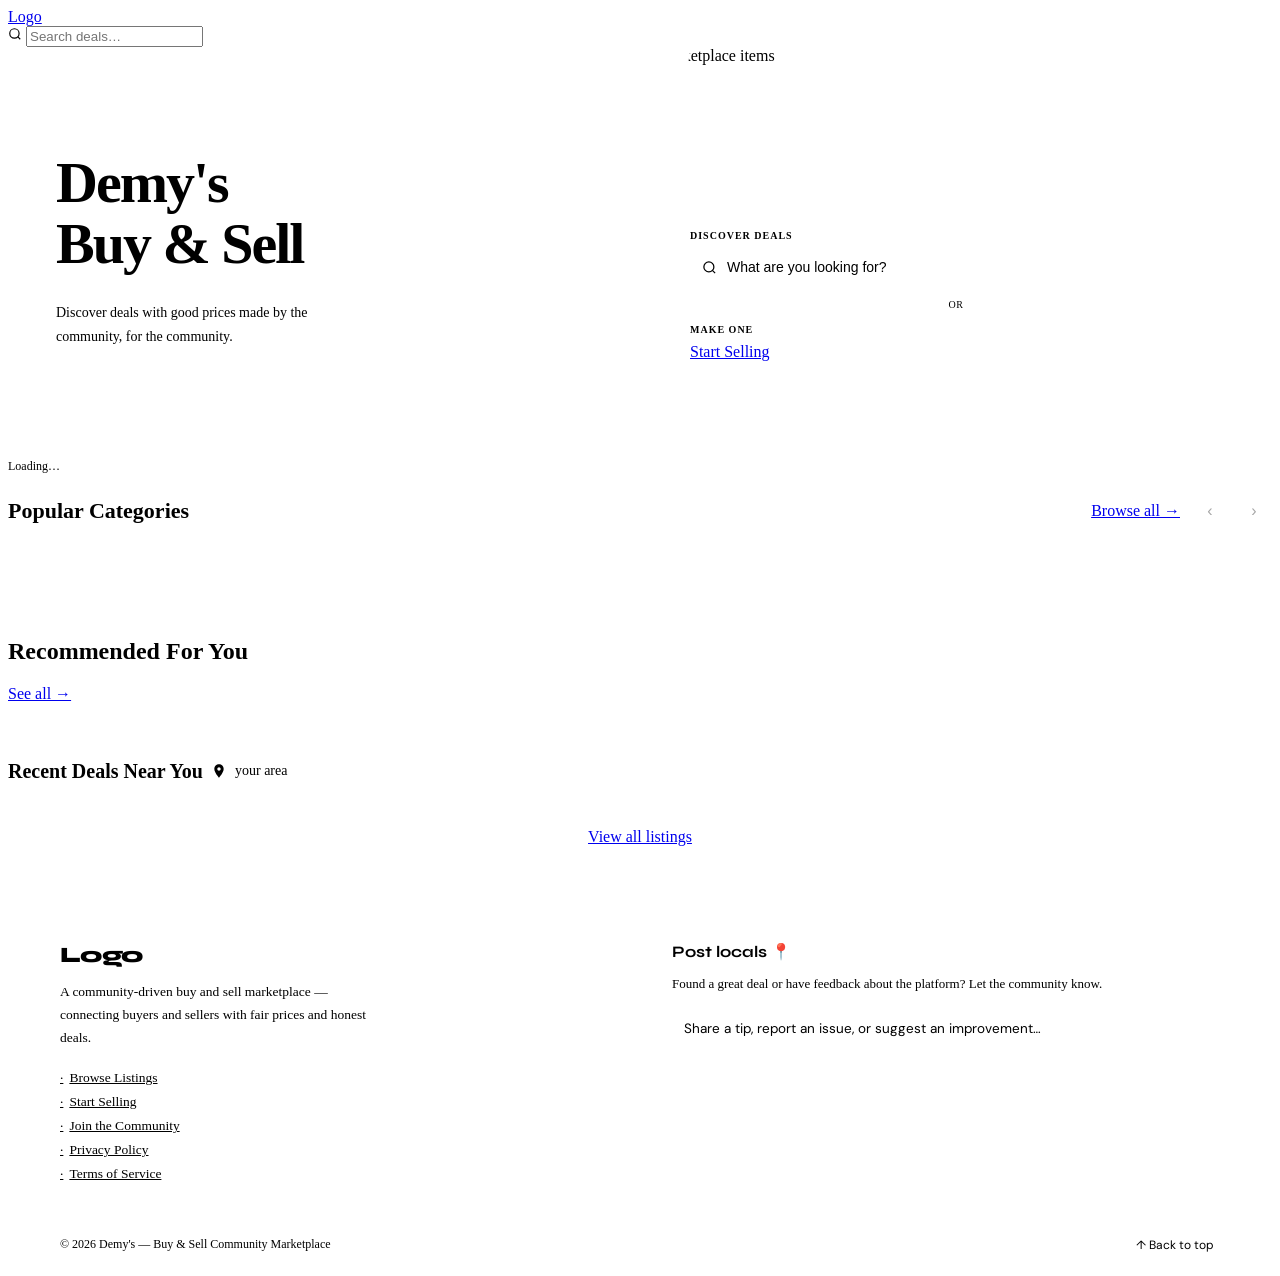
==== src/index.html @ 6e1b480b "rearrange project structure and setup.py python script" ====
<!DOCTYPE html>
<html lang="en" data-theme="light">
<head>
  <meta charset="UTF-8"/>
  <meta name="viewport" content="width=device-width, initial-scale=1.0"/>
  <title>Demy's — Buy and Sell</title>
  <link rel="preconnect" href="https://fonts.googleapis.com"/>
  <link href="https://fonts.googleapis.com/css2?family=Syne:wght@400;600;700;800&family=DM+Sans:ital,opsz,wght@0,9..40,300;0,9..40,400;0,9..40,500;1,9..40,300&display=swap" rel="stylesheet"/>
  <link rel="stylesheet" href="assets/css/main.css"/>
  <style>
    /* Scrolled topbar with category tabs */
    .topbar-cats {
      display: none;
      gap: 4px;
      overflow-x: auto;
      scrollbar-width: none;
      flex: 1;
      margin: 0 12px;
    }
    .topbar-cats::-webkit-scrollbar { display: none; }
    .topbar.scrolled .topbar-search { display: none; }
    .topbar.scrolled .topbar-cats   { display: flex; }

    .topbar-cat-tab {
      white-space: nowrap;
      padding: 5px 14px;
      border-radius: 20px;
      font-size: 13px;
      font-weight: 500;
      color: var(--muted);
      background: transparent;
      border: 1.5px solid transparent;
      cursor: pointer;
      transition: background var(--transition), color var(--transition), border-color var(--transition);
      flex-shrink: 0;
    }
    .topbar-cat-tab:hover,
    .topbar-cat-tab.active {
      background: var(--surface2);
      color: var(--text);
      border-color: var(--border);
    }
    .topbar-cat-tab.active { background: var(--accent); color: #fff; border-color: var(--accent); }

    /* Hero */
    .hero-v2 {
      background: var(--surface);
      border-bottom: 1px solid var(--border);
      display: grid;
      grid-template-columns: 1fr 1fr;
      min-height: 360px;
      overflow: hidden;
      position: relative;
      transition: background var(--transition);
    }
    .hero-v2-left {
      padding: 56px 40px 56px 48px;
      display: flex;
      flex-direction: column;
      justify-content: center;
      z-index: 2;
    }
    .hero-v2-title {
      font-size: clamp(36px, 5vw, 58px);
      letter-spacing: -2px;
      line-height: 1.05;
      margin-bottom: 12px;
    }
    .hero-v2-title span { color: var(--accent); }
    .hero-v2-desc {
      font-size: 14px;
      color: var(--muted);
      line-height: 1.7;
      max-width: 300px;
      margin-bottom: 0;
    }
    .hero-v2-right {
      position: relative;
      display: grid;
      grid-template-rows: 1fr;
      overflow: hidden;
    }
    /* Diagonal split image */
    .hero-img-main {
      position: absolute;
      inset: 0;
      width: 100%; height: 100%;
      object-fit: cover;
      clip-path: polygon(8% 0%, 100% 0%, 100% 100%, 0% 100%);
    }
    .hero-img-overlay {
      position: absolute;
      inset: 0;
      background: linear-gradient(135deg, var(--surface) 18%, transparent 40%);
      z-index: 1;
    }
    /* CTA box floating over hero */
    .hero-cta-box {
      position: absolute;
      bottom: 28px;
      right: 28px;
      left: 28px;
      background: color-mix(in srgb, var(--bg) 90%, transparent);
      backdrop-filter: blur(12px);
      border: 1px solid var(--border);
      border-radius: var(--radius-lg);
      padding: 20px 22px 18px;
      z-index: 3;
      box-shadow: var(--shadow-lg);
    }
    .hero-cta-label {
      font-size: 10px;
      font-weight: 700;
      text-transform: uppercase;
      letter-spacing: 0.1em;
      color: var(--muted);
      margin-bottom: 8px;
    }
    .hero-search-row {
      display: flex;
      gap: 8px;
      align-items: center;
      background: var(--surface);
      border: 1.5px solid var(--border);
      border-radius: var(--radius);
      padding: 9px 12px;
      margin-bottom: 14px;
      transition: border-color var(--transition);
    }
    .hero-search-row:focus-within { border-color: var(--accent); }
    .hero-search-row input { flex: 1; border: none; background: transparent; font-size: 14px; color: var(--text); outline: none; }
    .hero-search-row input::placeholder { color: var(--muted2); }
    .hero-divider-or { display: flex; align-items: center; gap: 12px; margin-bottom: 14px; }
    .hero-divider-or::before, .hero-divider-or::after { content: ''; flex: 1; height: 1px; background: var(--border); }
    .hero-divider-or span { font-size: 10px; text-transform: uppercase; letter-spacing: 0.06em; color: var(--muted); }

    @media (max-width: 768px) {
      .hero-v2 { grid-template-columns: 1fr; }
      .hero-v2-right { display: none; }
      .hero-v2-left { padding: 40px 24px 36px; }
    }

    /* Category Carousel */
    .carousel-section { padding: 40px 0 32px; }
    .carousel-meta {
      font-size: 12px;
      color: var(--muted);
      margin-bottom: 6px;
    }
    .carousel-header {
      display: flex;
      align-items: center;
      justify-content: space-between;
      margin-bottom: 20px;
    }
    .carousel-title { font-size: 22px; }
    .carousel-arrows { display: flex; gap: 8px; }
    .carousel-btn {
      width: 36px; height: 36px;
      border-radius: 50%;
      border: 1.5px solid var(--border);
      background: var(--surface);
      color: var(--text);
      display: flex; align-items: center; justify-content: center;
      cursor: pointer;
      transition: background var(--transition), border-color var(--transition);
      font-size: 16px;
    }
    .carousel-btn:hover { background: var(--surface2); border-color: var(--border2); }
    .carousel-btn:disabled { opacity: 0.35; cursor: default; }

    .carousel-track-wrap { overflow: hidden; }
    .carousel-track {
      display: flex;
      gap: 14px;
      transition: transform 0.4s cubic-bezier(0.22,1,0.36,1);
    }
    .carousel-slide {
      flex-shrink: 0;
      width: calc((100%) / var(--visible, 4) - 12px);
    }

    /* Dots */
    .carousel-dots {
      display: flex;
      justify-content: center;
      gap: 6px;
      margin-top: 16px;
    }
    .carousel-dot {
      width: 6px; height: 6px;
      border-radius: 50%;
      background: var(--border2);
      cursor: pointer;
      transition: background var(--transition), width var(--transition);
    }
    .carousel-dot.active { background: var(--accent); width: 18px; border-radius: 3px; }

    /* Recommended For You */
    .rec-section { padding: 8px 0 40px; }
    .rec-login-gate {
      display: flex;
      align-items: center;
      justify-content: center;
      gap: 32px;
      background: var(--surface);
      border: 1.5px dashed var(--border2);
      border-radius: var(--radius-lg);
      padding: 40px 32px;
      text-align: center;
    }
    .rec-login-illo {
      font-size: 64px;
      line-height: 1;
      flex-shrink: 0;
      animation: floatIllo 3s ease-in-out infinite;
    }
    @keyframes floatIllo { 0%,100%{transform:translateY(0)} 50%{transform:translateY(-8px)} }
    .rec-login-text h3 { font-size: 20px; margin-bottom: 8px; }
    .rec-login-text p  { font-size: 14px; color: var(--muted); margin-bottom: 20px; max-width: 260px; }
    .rec-login-actions { display: flex; gap: 10px; justify-content: center; flex-wrap: wrap; }

    /* Recent Deals Near You */
    .recent-section { padding: 0 0 48px; }
    .location-header {
      display: flex;
      align-items: center;
      gap: 8px;
      margin-bottom: 24px;
      cursor: pointer;
      user-select: none;
    }
    .location-header h2 { font-size: 20px; }
    .loc-pin-icon { color: var(--accent); display: flex; align-items: center; }
    .loc-change-pill {
      display: none;
      font-size: 11px; font-weight: 500;
      background: var(--surface2); color: var(--muted);
      padding: 2px 8px; border-radius: 6px;
      transition: background var(--transition), color var(--transition);
    }
    .location-header:hover .loc-change-pill { display: inline; }
    .location-header:hover .loc-change-pill:hover { background: var(--accent); color: #fff; }

    /* Footer v2 */
    .footer-v2 {
      background: var(--surface);
      border-top: 1px solid var(--border);
      padding: 48px 0 0;
      transition: background var(--transition);
    }
    .footer-v2-grid {
      max-width: 1160px;
      margin: 0 auto;
      padding: 0 32px;
      display: grid;
      grid-template-columns: 1fr 1fr;
      gap: 48px 64px;
      padding-bottom: 40px;
    }
    .footer-about-logo {
      font-family: 'Syne', sans-serif;
      font-weight: 800;
      font-size: 22px;
      letter-spacing: -0.6px;
      margin-bottom: 10px;
    }
    .footer-about-desc {
      font-size: 13.5px;
      color: var(--muted);
      line-height: 1.7;
      max-width: 320px;
      margin-bottom: 20px;
    }
    .footer-links-list {
      display: flex;
      flex-direction: column;
      gap: 8px;
    }
    .footer-links-list a {
      font-size: 13.5px;
      color: var(--muted);
      display: flex; align-items: center; gap: 6px;
      transition: color var(--transition);
    }
    .footer-links-list a::before { content: '·'; color: var(--border2); }
    .footer-links-list a:hover { color: var(--accent); }

    .footer-feedback-label {
      font-family: 'Syne', sans-serif;
      font-weight: 700;
      font-size: 16px;
      margin-bottom: 6px;
    }
    .footer-feedback-sub {
      font-size: 13px;
      color: var(--muted);
      margin-bottom: 16px;
      line-height: 1.55;
    }
    .footer-feedback-form { display: flex; flex-direction: column; gap: 10px; }
    .footer-feedback-form textarea {
      background: var(--bg);
      border: 1.5px solid var(--border);
      border-radius: var(--radius);
      padding: 10px 12px;
      font-size: 13.5px;
      color: var(--text);
      resize: none;
      height: 80px;
      outline: none;
      transition: border-color var(--transition), background var(--transition);
      font-family: 'DM Sans', sans-serif;
    }
    .footer-feedback-form textarea:focus { border-color: var(--accent); }
    .footer-feedback-form textarea::placeholder { color: var(--muted2); }
    .footer-feedback-send {
      align-self: flex-end;
      background: var(--accent);
      color: #fff;
      border: none;
      padding: 8px 20px;
      border-radius: var(--radius);
      font-size: 13.5px;
      font-weight: 500;
      font-family: 'DM Sans', sans-serif;
      cursor: pointer;
      transition: background var(--transition), transform 0.15s;
    }
    .footer-feedback-send:hover { background: var(--accent-h); transform: translateY(-1px); }

    .footer-bottom {
      border-top: 1px solid var(--border);
      max-width: 1160px;
      margin: 0 auto;
      padding: 14px 32px;
      display: flex;
      align-items: center;
      justify-content: space-between;
      font-size: 12px;
      color: var(--muted);
    }
    .footer-back-top {
      display: flex; align-items: center; gap: 6px;
      font-size: 12px; color: var(--muted); cursor: pointer;
      background: none; border: none;
      font-family: 'DM Sans', sans-serif;
      transition: color var(--transition);
    }
    .footer-back-top:hover { color: var(--accent); }

    @media (max-width: 768px) {
      .footer-v2-grid { grid-template-columns: 1fr; gap: 32px; }
      .footer-bottom { flex-direction: column; gap: 8px; text-align: center; }
    }
  </style>
</head>
<body>

<!-- TOPBAR -->
<header class="topbar" id="topbar">
  <a href="index.html" class="topbar-logo">Logo</a>

  <!-- Normal state: search bar -->
  <form class="topbar-search" onsubmit="handleSearch(event)">
    <svg width="14" height="14" fill="none" stroke="currentColor" stroke-width="2" viewBox="0 0 24 24">
      <circle cx="11" cy="11" r="8"/><path d="M21 21l-4.35-4.35"/>
    </svg>
    <input type="text" id="topbarQ" placeholder="Search deals…"/>
  </form>

  <!-- Scrolled state: category tabs -->
  <div class="topbar-cats" id="topbarCats">
    <!-- injected by JS -->
  </div>

  <nav class="topbar-nav" id="topbarNav"><!-- injected by JS --></nav>
</header>

<div id="flashContainer"></div>
<main class="page-main">

<!-- HERO -->
<section class="hero-v2" id="hero">
  <div class="hero-v2-left">
    <h1 class="hero-v2-title">Demy's<br/><span>Buy &amp; Sell</span></h1>
    <p class="hero-v2-desc">Discover deals with good prices made by the community, for the community.</p>
  </div>

  <div class="hero-v2-right">
    <img class="hero-img-main"
      src="https://images.unsplash.com/photo-1481437156560-3205f6a55735?w=900&q=80"
      alt="Marketplace items"/>
    <div class="hero-img-overlay"></div>

    <!-- Floating CTA box -->
    <div class="hero-cta-box">
      <p class="hero-cta-label">Discover Deals</p>
      <form onsubmit="handleSearch(event)">
        <div class="hero-search-row">
          <svg width="15" height="15" fill="none" stroke="currentColor" stroke-width="2" viewBox="0 0 24 24">
            <circle cx="11" cy="11" r="8"/><path d="M21 21l-4.35-4.35"/>
          </svg>
          <input type="text" id="heroQ" placeholder="What are you looking for?"/>
        </div>
      </form>
      <div class="hero-divider-or"><span>or</span></div>
      <p class="hero-cta-label">Make One</p>
      <a href="pages/sell.php" class="btn-accent btn-block" style="text-align:center;justify-content:center">Start Selling</a>
    </div>
  </div>
</section>

<div class="container">

  <!-- POPULAR CATEGORIES — Carousel -->
  <section class="carousel-section" id="catSection">
    <p class="carousel-meta" id="catMeta">Loading…</p>
    <div class="carousel-header">
      <h2 class="carousel-title">Popular Categories</h2>
      <div style="display:flex;align-items:center;gap:12px">
        <a href="pages/search.html" class="section-link" style="margin:0">Browse all →</a>
        <div class="carousel-arrows">
          <button class="carousel-btn" id="catPrev">‹</button>
          <button class="carousel-btn" id="catNext">›</button>
        </div>
      </div>
    </div>
    <div class="carousel-track-wrap" id="catTrackWrap">
      <div class="carousel-track" id="catTrack" style="--visible:4"></div>
    </div>
    <div class="carousel-dots" id="catDots"></div>
  </section>

  <!-- RECOMMENDED FOR YOU -->
  <section class="rec-section">
    <div class="section-header">
      <h2 class="section-title">Recommended For You</h2>
      <a href="pages/search.html" class="section-link">See all →</a>
    </div>
    <div id="recContent">
      <!-- injected by JS: grid or login gate -->
    </div>
  </section>

  <!-- RECENT DEALS NEAR YOU -->
  <section class="recent-section">
    <div class="location-header" id="locationHeader">
      <h2>Recent Deals Near You</h2>
      <span class="loc-pin-icon">
        <svg width="16" height="16" fill="currentColor" viewBox="0 0 24 24">
          <path d="M12 2C8.13 2 5 5.13 5 9c0 5.25 7 13 7 13s7-7.75 7-13c0-3.87-3.13-7-7-7zm0 9.5c-1.38 0-2.5-1.12-2.5-2.5S10.62 6.5 12 6.5s2.5 1.12 2.5 2.5-1.12 2.5-2.5 2.5z"/>
        </svg>
      </span>
      <span id="locLabel" style="font-size:14px;color:var(--muted)">your area</span>
      <span class="loc-change-pill">change?</span>
    </div>

    <div class="grid-3" id="recentGrid">
      <!-- injected by JS -->
    </div>

    <div style="text-align:center;margin-top:28px">
      <a href="pages/search.html" class="btn-ghost">View all listings</a>
    </div>
  </section>

</div><!-- /container -->
</main>

<!--FOOTER v2-->
<footer class="footer-v2">
  <div class="footer-v2-grid">

    <!-- About Us + links -->
    <div>
      <div class="footer-about-logo">Logo</div>
      <p class="footer-about-desc">
        A community-driven buy and sell marketplace — connecting buyers and sellers with fair prices and honest deals.
      </p>
      <div class="footer-links-list">
        <a href="pages/search.html">Browse Listings</a>
        <a href="pages/sell.php">Start Selling</a>
        <a href="pages/register.php">Join the Community</a>
        <a href="#">Privacy Policy</a>
        <a href="#">Terms of Service</a>
      </div>
    </div>

    <!-- Post / Feedback form -->
    <div>
      <div class="footer-feedback-label">Post locals 📍</div>
      <p class="footer-feedback-sub">Found a great deal or have feedback about the platform? Let the community know.</p>
      <div class="footer-feedback-form" id="feedbackForm">
        <textarea id="feedbackText" placeholder="Share a tip, report an issue, or suggest an improvement…"></textarea>
        <button class="footer-feedback-send" onclick="submitFeedback()">Send →</button>
      </div>
      <div id="feedbackThanks" style="display:none;padding:16px;background:var(--success-light);color:var(--success);border-radius:var(--radius);font-size:13.5px;font-weight:500">
        ✓ Thanks for your feedback!
      </div>
    </div>
  </div>

  <div class="footer-bottom" style="border-top:1px solid var(--border)">
    <span>© 2026 Demy's — Buy &amp; Sell Community Marketplace</span>
    <button class="footer-back-top" onclick="window.scrollTo({top:0,behavior:'smooth'})">
      ↑ Back to top
    </button>
  </div>
</footer>

<!--SCRIPTS-->
<script src="assets/js/main.js"></script>
<script>
//Search handler
function handleSearch(e) {
  e.preventDefault();
  const q = (document.getElementById('heroQ')?.value || document.getElementById('topbarQ')?.value || '').trim();
  window.location.href = `pages/search.html?q=${encodeURIComponent(q)}`;
}

// Carousel state
let catData    = [];
let catPage    = 0;
let catVisible = 4;

function getCatVisible() {
  return window.innerWidth < 600 ? 1
       : window.innerWidth < 900 ? 2
       : window.innerWidth < 1100 ? 3
       : 4;
}

function renderCarousel() {
  catVisible = getCatVisible();
  const track = document.getElementById('catTrack');
  track.style.setProperty('--visible', catVisible);

  const totalSlides = catData.length;
  const maxPage     = Math.max(0, totalSlides - catVisible);
  catPage = Math.min(catPage, maxPage);

  const slideW = document.getElementById('catTrackWrap').offsetWidth;
  const offset = catPage * ((slideW / catVisible) + 14 / catVisible);
  track.style.transform = `translateX(-${catPage * (100 / catVisible + (14 / slideW * 100))}%)`;

  // Simpler: translate by percent of one slide
  const pct = catPage * (100 / catVisible);
  track.style.transform = `translateX(calc(-${pct}% - ${catPage * 14}px))`;

  // Update slide widths
  document.querySelectorAll('.carousel-slide').forEach(s => {
    s.style.width = `calc(${100 / catVisible}% - ${14 * (catVisible-1) / catVisible}px)`;
  });

  // Dots
  const dotsEl = document.getElementById('catDots');
  const pages  = Math.ceil(totalSlides / catVisible);
  dotsEl.innerHTML = Array.from({length: pages}, (_, i) =>
    `<div class="carousel-dot ${i === Math.floor(catPage / catVisible) ? 'active' : ''}"
         onclick="goPage(${i * catVisible})"></div>`
  ).join('');

  document.getElementById('catPrev').disabled = catPage === 0;
  document.getElementById('catNext').disabled = catPage >= maxPage;
}

function goPage(p) {
  catPage = p;
  renderCarousel();
}

document.getElementById('catPrev').addEventListener('click', () => {
  catPage = Math.max(0, catPage - 1);
  renderCarousel();
});
document.getElementById('catNext').addEventListener('click', () => {
  const maxPage = Math.max(0, catData.length - catVisible);
  catPage = Math.min(maxPage, catPage + 1);
  renderCarousel();
});
window.addEventListener('resize', renderCarousel);

// Scrolled topbar with category tabs
const topbarEl = document.getElementById('topbar');
const heroEl   = document.getElementById('hero');
new IntersectionObserver(([entry]) => {
  topbarEl.classList.toggle('scrolled', !entry.isIntersecting);
}, { threshold: 0.15 }).observe(heroEl);

// Geolocation label
if (navigator.geolocation) {
  navigator.geolocation.getCurrentPosition(pos => {
    fetch(`https://nominatim.openstreetmap.org/reverse?lat=${pos.coords.latitude}&lon=${pos.coords.longitude}&format=json`)
      .then(r => r.json())
      .then(d => {
        const area = d.address?.city || d.address?.town || d.address?.suburb || 'your area';
        document.getElementById('locLabel').textContent = area;
      })
      .catch(() => {});
  }, () => {});
}

// Feedback form
function submitFeedback() {
  const txt = document.getElementById('feedbackText').value.trim();
  if (!txt) return;
  document.getElementById('feedbackForm').style.display  = 'none';
  document.getElementById('feedbackThanks').style.display = 'block';
}

// Main loader
async function loadHome() {
  const [cats, items] = await Promise.all([
    fetch('data/categories.json').then(r => r.json()),
    fetch('data/items.json').then(r => r.json())
  ]);

  catData = cats;
  const totalItems = items.filter(i => i.status === 'active').length;

  // Meta count
  document.getElementById('catMeta').textContent =
    `${totalItems.toLocaleString()} products listed across ${cats.length} categories`;

  // Carousel slides
  const track = document.getElementById('catTrack');
  track.innerHTML = cats.map(c => `
    <a href="pages/search.html?category=${c.categoryID}" class="carousel-slide cat-card">
      <img src="${c.image}" alt="${c.category_name}" loading="lazy"/>
      <div class="cat-card-overlay">
        <div class="cat-card-name">${c.category_name}</div>
        <div class="cat-card-count">${c.count} deals</div>
      </div>
    </a>
  `).join('');

  // Topbar category tabs
  const tabsEl = document.getElementById('topbarCats');
  tabsEl.innerHTML = ['All', ...cats.map(c => c.category_name)].map((name, i) => {
    const href = i === 0 ? 'pages/search.html' : `pages/search.html?category=${i}`;
    return `<a href="${href}" class="topbar-cat-tab ${i===0?'active':''}"
               onclick="document.querySelectorAll('.topbar-cat-tab').forEach(t=>t.classList.remove('active'));this.classList.add('active')">
              ${name}
            </a>`;
  }).join('');

  renderCarousel();

  // Recommended For You
  const session  = getSession();
  const recEl    = document.getElementById('recContent');
  const active   = items.filter(i => i.status === 'active');

  if (!session) {
    // Login gate
    recEl.innerHTML = `
      <div class="rec-login-gate">
        <div class="rec-login-illo">🛍️</div>
        <div class="rec-login-text">
          <h3>Personalized just for you</h3>
          <p>Log in to see items recommended based on your browsing and wishlist.</p>
          <div class="rec-login-actions">
            <a href="pages/login.php" class="btn-accent">Log In to View</a>
            <a href="pages/register.php" class="btn-ghost">Sign Up Free</a>
          </div>
        </div>
      </div>`;
  } else {
    // Show a curated set — shuffle for "personalized" feel
    const shuffled = [...active].sort(() => Math.random() - 0.5).slice(0, 6);
    recEl.innerHTML = `<div class="grid-3">${shuffled.map(i => itemCard(i, '')).join('')}</div>`;
    applyWishState();
  }

  // Recent Deals Near You — just latest 6
  const recent = active.slice(0, 6);
  document.getElementById('recentGrid').innerHTML = recent.map(i => itemCard(i, '')).join('');
  applyWishState();
}

loadHome();
</script>
</body>
</html>
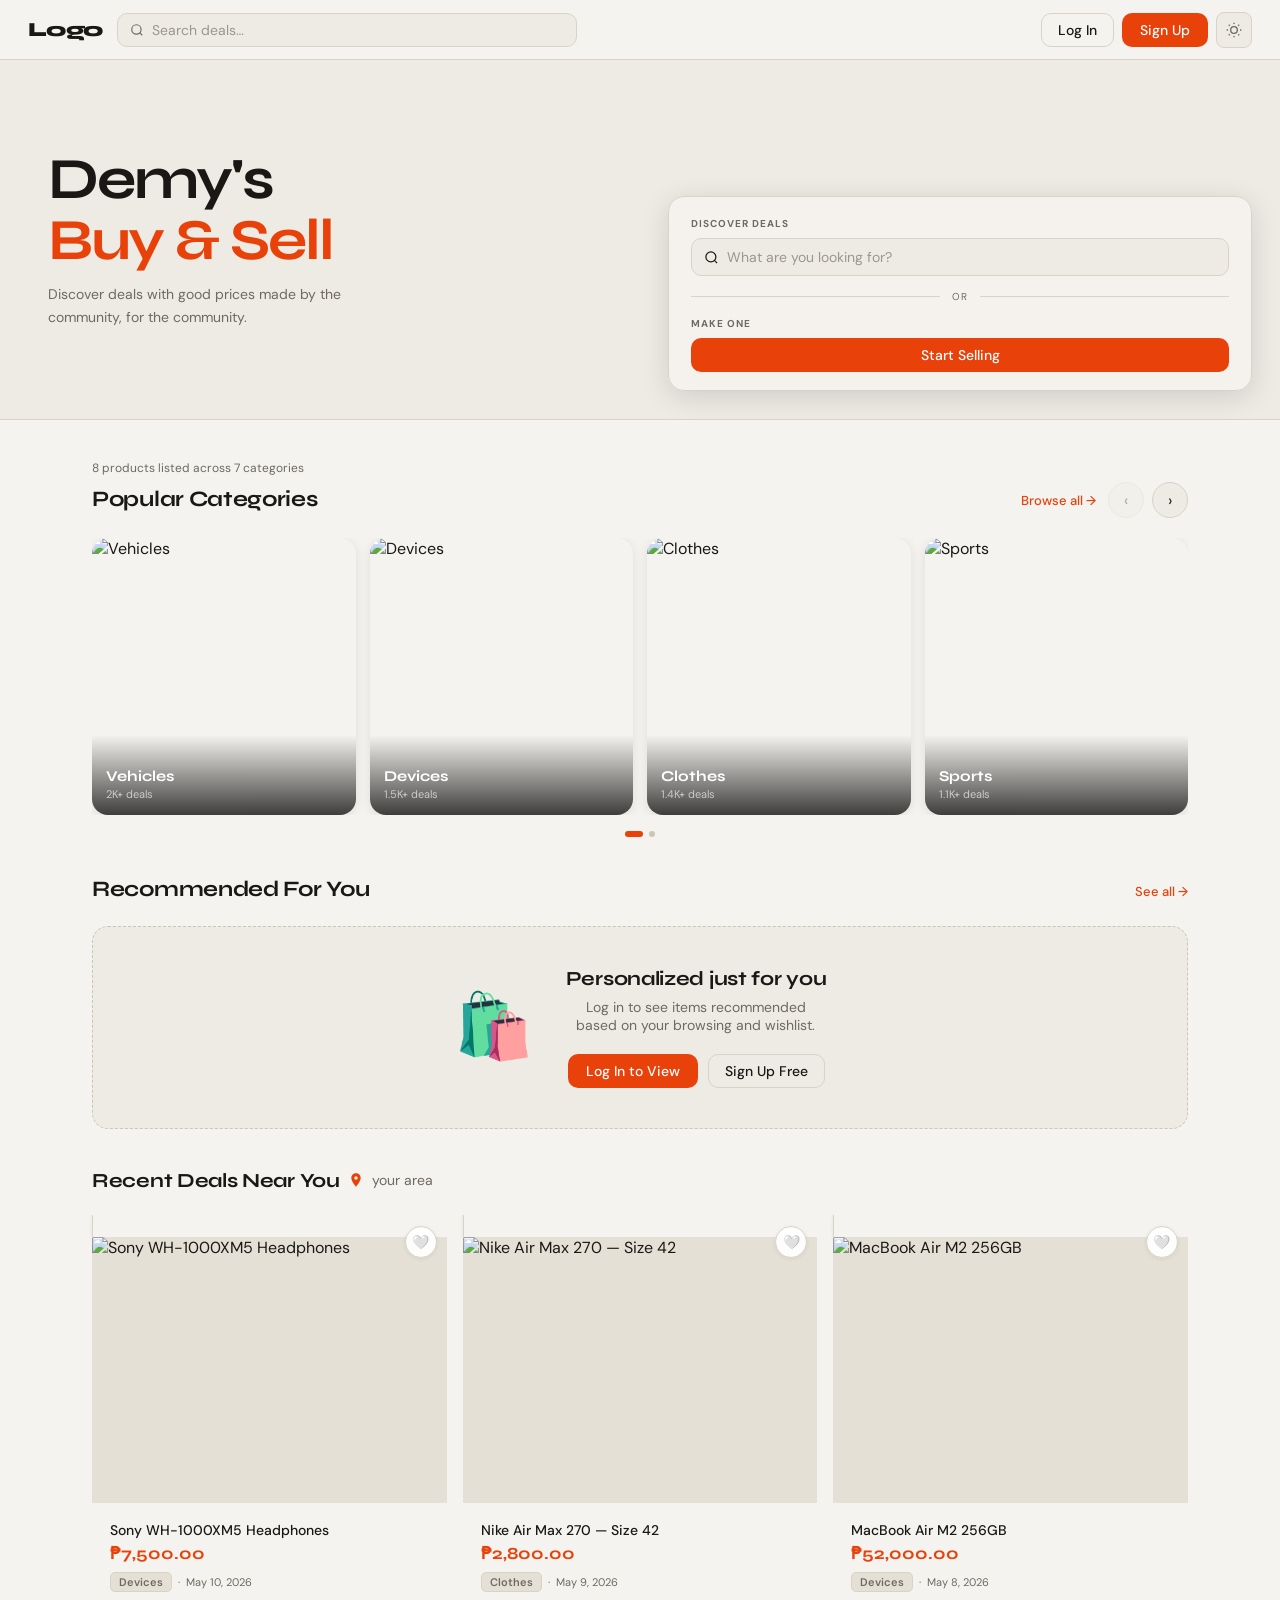
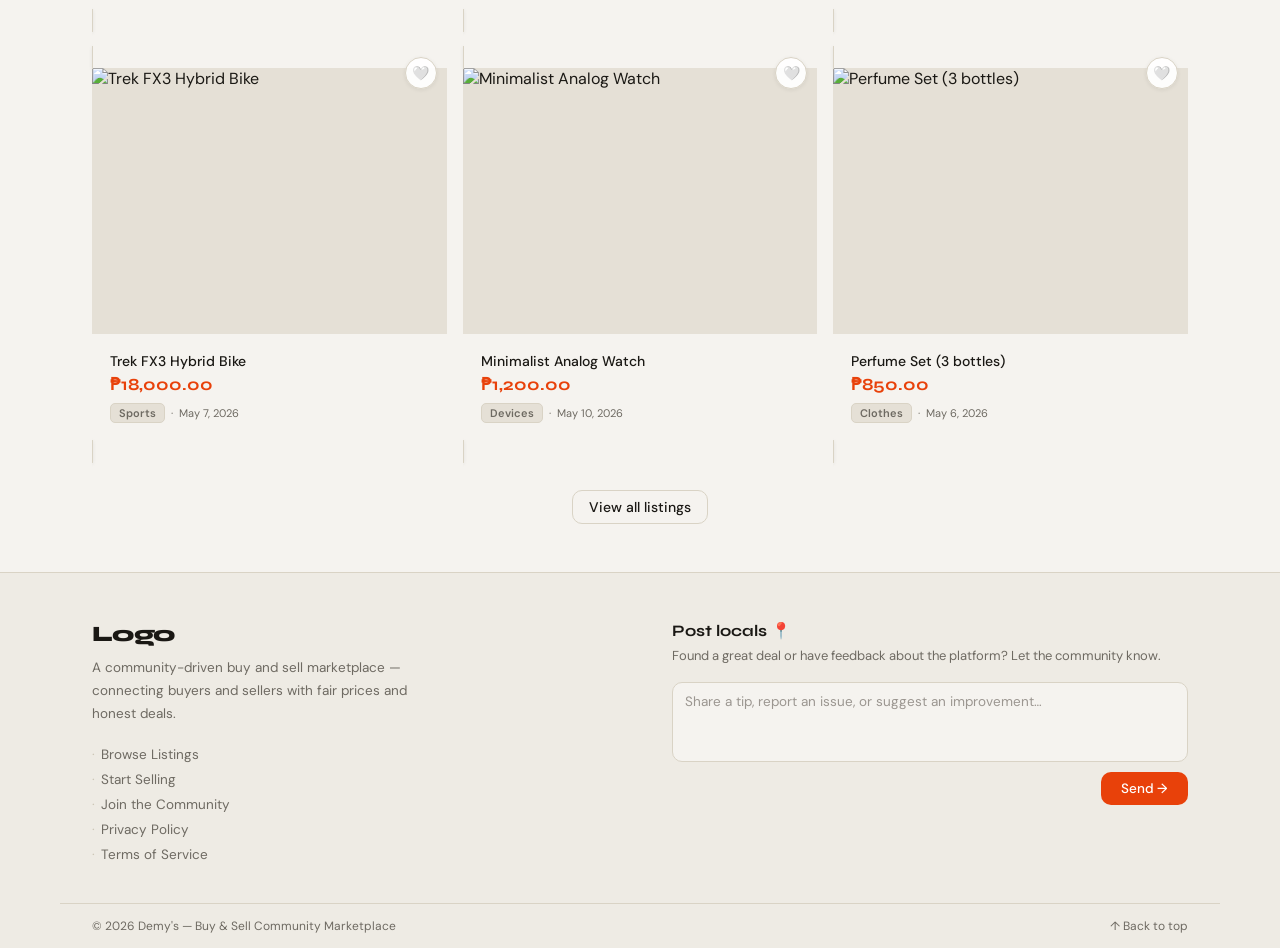
==== commit cfb1e3d8: "Refactor includes, add auth overlay & UI Move PHP includes into src/includes and update require path" ====
--- a/src/index.html
+++ b/src/index.html
@@ -6,7 +6,7 @@
   <title>Demy's — Buy and Sell</title>
   <link rel="preconnect" href="https://fonts.googleapis.com"/>
   <link href="https://fonts.googleapis.com/css2?family=Syne:wght@400;600;700;800&family=DM+Sans:ital,opsz,wght@0,9..40,300;0,9..40,400;0,9..40,500;1,9..40,300&display=swap" rel="stylesheet"/>
-  <link rel="stylesheet" href="assets/css/main.css"/>
+  <link rel="stylesheet" href="../assets/css/main.css"/>
   <style>
     /* Scrolled topbar with category tabs */
     .topbar-cats {
@@ -219,6 +219,155 @@
     .rec-login-text h3 { font-size: 20px; margin-bottom: 8px; }
     .rec-login-text p  { font-size: 14px; color: var(--muted); margin-bottom: 20px; max-width: 260px; }
     .rec-login-actions { display: flex; gap: 10px; justify-content: center; flex-wrap: wrap; }
+
+    .auth-overlay {
+      position: fixed;
+      inset: 0;
+      background: rgba(0,0,0,0.55);
+      display: flex;
+      align-items: center;
+      justify-content: center;
+      padding: 22px;
+      opacity: 0;
+      visibility: hidden;
+      transition: opacity 0.25s ease, visibility 0.25s ease;
+      z-index: 150;
+    }
+    .auth-overlay.open {
+      opacity: 1;
+      visibility: visible;
+    }
+    .auth-modal {
+      width: 100%;
+      max-width: 820px;
+      background: var(--surface);
+      border-radius: 24px;
+      box-shadow: 0 28px 80px rgba(0,0,0,0.28);
+      overflow: hidden;
+      position: relative;
+    }
+    .auth-modal-inner {
+      display: grid;
+      grid-template-columns: 1fr 1.05fr;
+      min-height: 480px;
+    }
+    .auth-panel {
+      padding: 34px 32px;
+      display: flex;
+      flex-direction: column;
+      gap: 18px;
+    }
+    .auth-panel h2 {
+      font-family: 'Syne', sans-serif;
+      font-size: 28px;
+      margin-bottom: 2px;
+    }
+    .auth-panel p {
+      color: var(--muted);
+      line-height: 1.6;
+      margin-bottom: 16px;
+    }
+    .auth-tabs {
+      display: flex;
+      gap: 10px;
+      align-items: center;
+      margin-bottom: 14px;
+    }
+    .auth-tab {
+      padding: 10px 16px;
+      border-radius: 999px;
+      background: var(--surface2);
+      color: var(--text);
+      cursor: pointer;
+      border: 1px solid transparent;
+      transition: background var(--transition), color var(--transition), border-color var(--transition);
+    }
+    .auth-tab.active {
+      background: var(--accent);
+      color: #fff;
+      border-color: var(--accent);
+    }
+    .auth-close {
+      position: absolute;
+      top: 18px;
+      right: 18px;
+      width: 38px;
+      height: 38px;
+      border-radius: 50%;
+      border: 1px solid var(--border);
+      background: var(--surface);
+      color: var(--text);
+      font-size: 18px;
+      cursor: pointer;
+      display: grid;
+      place-items: center;
+    }
+    .auth-alert {
+      display: none;
+      padding: 14px 16px;
+      border-radius: var(--radius);
+      background: var(--danger-light);
+      color: var(--danger);
+      border: 1px solid rgba(192,25,43,0.15);
+    }
+    .auth-form {
+      display: grid;
+      gap: 16px;
+    }
+    .auth-field {
+      display: grid;
+      gap: 8px;
+    }
+    .auth-field label {
+      font-size: 12px;
+      font-weight: 700;
+      color: var(--muted);
+      text-transform: uppercase;
+      letter-spacing: 0.08em;
+    }
+    .auth-field input,
+    .auth-field select {
+      width: 100%;
+      padding: 12px 14px;
+      border-radius: var(--radius);
+      border: 1.5px solid var(--border);
+      background: var(--bg);
+      color: var(--text);
+      outline: none;
+      transition: border-color var(--transition), background var(--transition);
+    }
+    .auth-field input:focus,
+    .auth-field select:focus {
+      border-color: var(--accent);
+    }
+    .auth-form button {
+      margin-top: 8px;
+    }
+    .auth-note {
+      font-size: 13px;
+      color: var(--muted);
+    }
+    .auth-panel-small {
+      background: var(--text);
+      color: #fff;
+      padding: 34px 30px;
+      display: flex;
+      flex-direction: column;
+      justify-content: center;
+      gap: 16px;
+    }
+    .auth-panel-small h3 {
+      margin: 0;
+      font-size: 24px;
+    }
+    .auth-panel-small p {
+      margin: 0;
+      color: rgba(255,255,255,0.78);
+    }
+    @media (max-width: 860px) {
+      .auth-modal-inner { grid-template-columns: 1fr; }
+      .auth-panel-small { order: -1; }
+    }
 
     /* Recent Deals Near You */
     .recent-section { padding: 0 0 48px; }
@@ -359,7 +508,7 @@
 
 <!-- TOPBAR -->
 <header class="topbar" id="topbar">
-  <a href="index.html" class="topbar-logo">Logo</a>
+  <a href="src/index.html" class="topbar-logo">Logo</a>
 
   <!-- Normal state: search bar -->
   <form class="topbar-search" onsubmit="handleSearch(event)">
@@ -376,6 +525,72 @@
 
   <nav class="topbar-nav" id="topbarNav"><!-- injected by JS --></nav>
 </header>
+
+<div id="authOverlay" class="auth-overlay" aria-hidden="true">
+  <div class="auth-modal">
+    <button type="button" class="auth-close" onclick="closeAuthOverlay()">✕</button>
+    <div class="auth-modal-inner">
+      <section class="auth-panel auth-panel-small">
+        <h3>Welcome back</h3>
+        <p>Use your account to access your saved items, chats, and seller dashboard.</p>
+        <p class="auth-note">Need an account? Switch to Sign Up and join the community today.</p>
+      </section>
+      <section class="auth-panel">
+        <div class="auth-tabs">
+          <button id="loginTab" type="button" class="auth-tab active" onclick="switchAuthTab('login')">Log In</button>
+          <button id="registerTab" type="button" class="auth-tab" onclick="switchAuthTab('register')">Sign Up</button>
+        </div>
+        <div id="authError" class="auth-alert"></div>
+        <h2 id="authTitle">Log In</h2>
+
+        <div id="loginPanel">
+          <form id="loginForm" class="auth-form" onsubmit="submitAuthForm(event,'login')">
+            <div class="auth-field">
+              <label for="loginEmail">Email</label>
+              <input id="loginEmail" type="email" name="email" required placeholder="you@example.com" />
+            </div>
+            <div class="auth-field">
+              <label for="loginPassword">Password</label>
+              <input id="loginPassword" type="password" name="password" required placeholder="••••••••" />
+            </div>
+            <input type="hidden" id="loginCsrf" name="csrf_token" value="" />
+            <button type="submit" class="btn-accent btn-block">Log In</button>
+          </form>
+        </div>
+
+        <div id="registerPanel" style="display:none;">
+          <form id="registerForm" class="auth-form" onsubmit="submitAuthForm(event,'register')">
+            <div class="auth-field">
+              <label for="registerEmail">Email</label>
+              <input id="registerEmail" type="email" name="email" required placeholder="you@example.com" />
+            </div>
+            <div class="auth-field">
+              <label for="registerUsername">Username</label>
+              <input id="registerUsername" type="text" name="username" required placeholder="john_doe" />
+            </div>
+            <div class="auth-field">
+              <label for="registerPassword">Password</label>
+              <input id="registerPassword" type="password" name="password" required placeholder="••••••••" />
+            </div>
+            <div class="auth-field">
+              <label for="registerConfirm">Confirm Password</label>
+              <input id="registerConfirm" type="password" name="confirm" required placeholder="••••••••" />
+            </div>
+            <div class="auth-field">
+              <label>I want to...</label>
+              <select name="role">
+                <option value="buyer">Buy items</option>
+                <option value="seller">Sell items</option>
+              </select>
+            </div>
+            <input type="hidden" id="registerCsrf" name="csrf_token" value="" />
+            <button type="submit" class="btn-accent btn-block">Create Account</button>
+          </form>
+        </div>
+      </section>
+    </div>
+  </div>
+</div>
 
 <div id="flashContainer"></div>
 <main class="page-main">
@@ -406,7 +621,7 @@
       </form>
       <div class="hero-divider-or"><span>or</span></div>
       <p class="hero-cta-label">Make One</p>
-      <a href="pages/sell.php" class="btn-accent btn-block" style="text-align:center;justify-content:center">Start Selling</a>
+      <a href="../pages/sell.php" class="btn-accent btn-block" style="text-align:center;justify-content:center">Start Selling</a>
     </div>
   </div>
 </section>
@@ -419,7 +634,7 @@
     <div class="carousel-header">
       <h2 class="carousel-title">Popular Categories</h2>
       <div style="display:flex;align-items:center;gap:12px">
-        <a href="pages/search.html" class="section-link" style="margin:0">Browse all →</a>
+        <a href="../pages/search.html" class="section-link" style="margin:0">Browse all →</a>
         <div class="carousel-arrows">
           <button class="carousel-btn" id="catPrev">‹</button>
           <button class="carousel-btn" id="catNext">›</button>
@@ -436,7 +651,7 @@
   <section class="rec-section">
     <div class="section-header">
       <h2 class="section-title">Recommended For You</h2>
-      <a href="pages/search.html" class="section-link">See all →</a>
+      <a href="../pages/search.html" class="section-link">See all →</a>
     </div>
     <div id="recContent">
       <!-- injected by JS: grid or login gate -->
@@ -461,7 +676,7 @@
     </div>
 
     <div style="text-align:center;margin-top:28px">
-      <a href="pages/search.html" class="btn-ghost">View all listings</a>
+      <a href="../pages/search.html" class="btn-ghost">View all listings</a>
     </div>
   </section>
 
@@ -479,9 +694,9 @@
         A community-driven buy and sell marketplace — connecting buyers and sellers with fair prices and honest deals.
       </p>
       <div class="footer-links-list">
-        <a href="pages/search.html">Browse Listings</a>
-        <a href="pages/sell.php">Start Selling</a>
-        <a href="pages/register.php">Join the Community</a>
+        <a href="../pages/search.html">Browse Listings</a>
+        <a href="../pages/sell.php">Start Selling</a>
+        <a href="../pages/register.php">Join the Community</a>
         <a href="#">Privacy Policy</a>
         <a href="#">Terms of Service</a>
       </div>
@@ -510,13 +725,13 @@
 </footer>
 
 <!--SCRIPTS-->
-<script src="assets/js/main.js"></script>
+<script src="../assets/js/main.js"></script>
 <script>
 //Search handler
 function handleSearch(e) {
   e.preventDefault();
   const q = (document.getElementById('heroQ')?.value || document.getElementById('topbarQ')?.value || '').trim();
-  window.location.href = `pages/search.html?q=${encodeURIComponent(q)}`;
+  window.location.href = `../pages/search.html?q=${encodeURIComponent(q)}`;
 }
 
 // Carousel state
@@ -612,8 +827,8 @@
 // Main loader
 async function loadHome() {
   const [cats, items] = await Promise.all([
-    fetch('data/categories.json').then(r => r.json()),
-    fetch('data/items.json').then(r => r.json())
+    fetch('../dummy_data/categories.json').then(r => r.json()),
+    fetch('../dummy_data/items.json').then(r => r.json())
   ]);
 
   catData = cats;
@@ -626,7 +841,7 @@
   // Carousel slides
   const track = document.getElementById('catTrack');
   track.innerHTML = cats.map(c => `
-    <a href="pages/search.html?category=${c.categoryID}" class="carousel-slide cat-card">
+    <a href="../pages/search.html?category=${c.categoryID}" class="carousel-slide cat-card">
       <img src="${c.image}" alt="${c.category_name}" loading="lazy"/>
       <div class="cat-card-overlay">
         <div class="cat-card-name">${c.category_name}</div>
@@ -638,7 +853,7 @@
   // Topbar category tabs
   const tabsEl = document.getElementById('topbarCats');
   tabsEl.innerHTML = ['All', ...cats.map(c => c.category_name)].map((name, i) => {
-    const href = i === 0 ? 'pages/search.html' : `pages/search.html?category=${i}`;
+    const href = i === 0 ? '../pages/search.html' : `../pages/search.html?category=${i}`;
     return `<a href="${href}" class="topbar-cat-tab ${i===0?'active':''}"
                onclick="document.querySelectorAll('.topbar-cat-tab').forEach(t=>t.classList.remove('active'));this.classList.add('active')">
               ${name}
@@ -661,8 +876,8 @@
           <h3>Personalized just for you</h3>
           <p>Log in to see items recommended based on your browsing and wishlist.</p>
           <div class="rec-login-actions">
-            <a href="pages/login.php" class="btn-accent">Log In to View</a>
-            <a href="pages/register.php" class="btn-ghost">Sign Up Free</a>
+            <a href="../pages/login.php" class="btn-accent">Log In to View</a>
+            <a href="../pages/register.php" class="btn-ghost">Sign Up Free</a>
           </div>
         </div>
       </div>`;
--- a/assets/css/main.css
+++ b/assets/css/main.css
@@ -0,0 +1,646 @@
+/* ════════════════════════════════════════════════════════════════
+   Demy's — Main Stylesheet
+   Fonts: Syne (display) + DM Sans (body)
+   Theme: warm off-white light / deep charcoal dark
+════════════════════════════════════════════════════════════════ */
+
+/* ── CSS Variables ─────────────────────────────────────────────── */
+:root {
+  --bg:            #f5f3ef;
+  --bg2:           #eeeae2;
+  --surface:       #eeebe4;
+  --surface2:      #e5e0d6;
+  --border:        #d9d3c5;
+  --border2:       #ccc6b6;
+  --text:          #1a1814;
+  --text-2:        #3d3a34;
+  --muted:         #6e6a62;
+  --muted2:        #9b9690;
+  --accent:        #e8410a;
+  --accent-h:      #c93508;
+  --accent-light:  #fdeee8;
+  --success:       #1a8a4a;
+  --success-light: #e6f5ed;
+  --warning:       #c97d00;
+  --warning-light: #fff8e6;
+  --danger:        #c0192b;
+  --danger-light:  #fce8eb;
+  --radius:        10px;
+  --radius-lg:     16px;
+  --shadow-sm:     0 1px 4px rgba(0,0,0,0.07);
+  --shadow:        0 2px 12px rgba(0,0,0,0.09);
+  --shadow-lg:     0 6px 28px rgba(0,0,0,0.13);
+  --topbar-h:      60px;
+  --transition:    0.2s ease;
+}
+
+[data-theme="dark"] {
+  --bg:            #111010;
+  --bg2:           #181715;
+  --surface:       #1c1b19;
+  --surface2:      #232220;
+  --border:        #2e2c27;
+  --border2:       #3a3832;
+  --text:          #f0ede6;
+  --text-2:        #ccc8bf;
+  --muted:         #8a8680;
+  --muted2:        #605d57;
+  --accent:        #f05a28;
+  --accent-h:      #ff7144;
+  --accent-light:  #2a1a12;
+  --success-light: #0e2518;
+  --warning-light: #251e09;
+  --danger-light:  #250b0f;
+  --shadow-sm:     0 1px 4px rgba(0,0,0,0.3);
+  --shadow:        0 2px 14px rgba(0,0,0,0.4);
+  --shadow-lg:     0 6px 30px rgba(0,0,0,0.55);
+}
+
+/* ── Reset ─────────────────────────────────────────────────────── */
+*, *::before, *::after { box-sizing: border-box; margin: 0; padding: 0; }
+html { scroll-behavior: smooth; }
+body {
+  font-family: 'DM Sans', sans-serif;
+  background: var(--bg);
+  color: var(--text);
+  min-height: 100vh;
+  transition: background var(--transition), color var(--transition);
+  padding-top: var(--topbar-h);
+}
+.no-topbar {
+  padding-top: 0 !important;
+}
+.no-topbar .page-main {
+  min-height: calc(100vh - 72px);
+}
+a { color: inherit; text-decoration: none; }
+img { display: block; max-width: 100%; }
+button { cursor: pointer; font-family: inherit; }
+input, textarea, select { font-family: inherit; }
+
+/* ── Typography ────────────────────────────────────────────────── */
+h1,h2,h3,h4,h5 {
+  font-family: 'Syne', sans-serif;
+  font-weight: 700;
+  letter-spacing: -0.3px;
+  line-height: 1.15;
+  color: var(--text);
+}
+
+/* ── Layout ────────────────────────────────────────────────────── */
+.container { max-width: 1160px; margin: 0 auto; padding: 0 32px; }
+.page-main { min-height: calc(100vh - var(--topbar-h) - 72px); }
+
+/* ── Topbar ────────────────────────────────────────────────────── */
+.topbar {
+  position: fixed;
+  top: 0; left: 0; right: 0;
+  height: var(--topbar-h);
+  z-index: 200;
+  background: color-mix(in srgb, var(--bg) 88%, transparent);
+  backdrop-filter: blur(14px);
+  border-bottom: 1px solid var(--border);
+  display: flex;
+  align-items: center;
+  gap: 14px;
+  padding: 0 28px;
+  transition: background var(--transition), border-color var(--transition);
+}
+
+.topbar-logo {
+  font-family: 'Syne', sans-serif;
+  font-weight: 800;
+  font-size: 20px;
+  letter-spacing: -0.6px;
+  color: var(--text);
+  white-space: nowrap;
+  flex-shrink: 0;
+}
+.topbar-logo img {
+  display: block;
+  height: 28px;
+  width: auto;
+}
+.topbar-logo:hover { color: var(--accent); }
+
+.topbar-search {
+  flex: 1;
+  max-width: 460px;
+  display: flex;
+  align-items: center;
+  gap: 8px;
+  background: var(--surface);
+  border: 1.5px solid var(--border);
+  border-radius: var(--radius);
+  padding: 7px 12px;
+  transition: border-color var(--transition), background var(--transition);
+}
+.topbar-search:focus-within { border-color: var(--accent); }
+.topbar-search svg { color: var(--muted); flex-shrink: 0; }
+.topbar-search input {
+  flex: 1; border: none; background: transparent;
+  font-size: 14px; color: var(--text); outline: none;
+}
+.topbar-search input::placeholder { color: var(--muted2); }
+
+.topbar-nav {
+  margin-left: auto;
+  display: flex;
+  align-items: center;
+  gap: 8px;
+}
+
+.topbar-icon {
+  width: 36px; height: 36px;
+  display: flex; align-items: center; justify-content: center;
+  border-radius: 8px;
+  color: var(--muted);
+  transition: background var(--transition), color var(--transition);
+}
+.topbar-icon:hover { background: var(--surface2); color: var(--text); }
+
+/* Profile dropdown */
+.topbar-profile-wrap { position: relative; }
+.topbar-avatar {
+  width: 34px; height: 34px;
+  border-radius: 50%;
+  background: var(--accent);
+  color: #fff;
+  border: none;
+  font-family: 'Syne', sans-serif;
+  font-weight: 700;
+  font-size: 14px;
+  display: flex; align-items: center; justify-content: center;
+  transition: opacity var(--transition);
+}
+.topbar-avatar:hover { opacity: 0.85; }
+
+.profile-dropdown {
+  position: absolute;
+  top: calc(100% + 8px);
+  right: 0;
+  min-width: 180px;
+  background: var(--surface);
+  border: 1px solid var(--border);
+  border-radius: var(--radius-lg);
+  box-shadow: var(--shadow-lg);
+  overflow: hidden;
+  display: none;
+  flex-direction: column;
+  z-index: 300;
+}
+.profile-dropdown.open { display: flex; }
+.profile-dropdown-header {
+  padding: 14px 16px 10px;
+  border-bottom: 1px solid var(--border);
+}
+.pd-name { display: block; font-weight: 600; font-size: 14px; }
+.pd-role { display: block; font-size: 11px; color: var(--muted); text-transform: uppercase; letter-spacing: 0.06em; margin-top: 2px; }
+.profile-dropdown a {
+  padding: 10px 16px;
+  font-size: 13.5px;
+  color: var(--text-2);
+  transition: background var(--transition);
+}
+.profile-dropdown a:hover { background: var(--surface2); }
+.pd-divider { height: 1px; background: var(--border); }
+.pd-danger { color: var(--danger) !important; }
+
+/* Theme toggle */
+.theme-toggle {
+  width: 36px; height: 36px;
+  border-radius: 8px;
+  border: 1px solid var(--border);
+  background: var(--surface);
+  display: flex; align-items: center; justify-content: center;
+  color: var(--muted);
+  transition: background var(--transition), border-color var(--transition);
+}
+.theme-toggle:hover { background: var(--surface2); }
+.icon-moon { display: none; }
+[data-theme="dark"] .icon-sun  { display: none; }
+[data-theme="dark"] .icon-moon { display: block; }
+
+/* ── Buttons ───────────────────────────────────────────────────── */
+.btn-accent {
+  background: var(--accent);
+  color: #fff;
+  border: none;
+  padding: 8px 18px;
+  border-radius: var(--radius);
+  font-size: 14px;
+  font-weight: 500;
+  transition: background var(--transition), transform 0.15s;
+  display: inline-flex; align-items: center; gap: 6px;
+}
+.btn-accent:hover { background: var(--accent-h); transform: translateY(-1px); color: #fff; }
+
+.btn-ghost {
+  background: transparent;
+  color: var(--text);
+  border: 1.5px solid var(--border);
+  padding: 7px 16px;
+  border-radius: var(--radius);
+  font-size: 14px;
+  font-weight: 500;
+  transition: background var(--transition), border-color var(--transition);
+  display: inline-flex; align-items: center; gap: 6px;
+}
+.btn-ghost:hover { background: var(--surface2); border-color: var(--border2); }
+
+.btn-lg { padding: 12px 28px; font-size: 15px; }
+.btn-sm { padding: 5px 12px; font-size: 13px; }
+.btn-block { width: 100%; justify-content: center; }
+
+/* ── Forms ─────────────────────────────────────────────────────── */
+.form-group { display: flex; flex-direction: column; gap: 6px; margin-bottom: 20px; }
+.form-label {
+  font-size: 12px;
+  font-weight: 600;
+  text-transform: uppercase;
+  letter-spacing: 0.07em;
+  color: var(--muted);
+}
+.form-control {
+  background: var(--surface);
+  border: 1.5px solid var(--border);
+  border-radius: var(--radius);
+  padding: 10px 14px;
+  font-size: 14px;
+  color: var(--text);
+  outline: none;
+  transition: border-color var(--transition), background var(--transition);
+  width: 100%;
+}
+.form-control:focus { border-color: var(--accent); }
+.form-control::placeholder { color: var(--muted2); }
+textarea.form-control { resize: vertical; min-height: 100px; }
+select.form-control { appearance: none; cursor: pointer; }
+.form-hint { font-size: 12px; color: var(--muted); }
+.form-error { font-size: 12px; color: var(--danger); }
+
+/* ── Flash ─────────────────────────────────────────────────────── */
+.flash {
+  position: fixed; top: calc(var(--topbar-h) + 10px); left: 50%;
+  transform: translateX(-50%);
+  z-index: 500;
+  padding: 12px 20px;
+  border-radius: var(--radius);
+  font-size: 14px;
+  font-weight: 500;
+  display: flex; align-items: center; gap: 12px;
+  box-shadow: var(--shadow-lg);
+  animation: slideDown 0.3s ease;
+}
+@keyframes slideDown { from { opacity: 0; transform: translateX(-50%) translateY(-10px); } }
+.flash--success { background: var(--success-light); color: var(--success); border: 1px solid #b2dfc4; }
+.flash--error   { background: var(--danger-light);  color: var(--danger);  border: 1px solid #f0b8c0; }
+.flash--info    { background: var(--accent-light);  color: var(--accent);  border: 1px solid #f4c4ac; }
+.flash-close { background: none; border: none; font-size: 14px; color: inherit; opacity: 0.6; padding: 0 2px; }
+.flash-close:hover { opacity: 1; }
+
+/* ── Cards ─────────────────────────────────────────────────────── */
+.card {
+  background: var(--surface);
+  border: 1px solid var(--border);
+  border-radius: var(--radius-lg);
+  overflow: hidden;
+  box-shadow: var(--shadow-sm);
+  transition: transform var(--transition), box-shadow var(--transition), background var(--transition);
+}
+.card:hover { transform: translateY(-3px); box-shadow: var(--shadow-lg); }
+.card-body { padding: 18px; }
+
+/* Item card */
+.item-card { cursor: pointer; }
+.item-card-img-wrap { overflow: hidden; aspect-ratio: 4/3; background: var(--surface2); }
+.item-card-img {
+  width: 100%; height: 100%;
+  object-fit: cover;
+  transition: transform 0.4s;
+}
+.item-card:hover .item-card-img { transform: scale(1.04); }
+.item-card-title {
+  font-size: 14px; font-weight: 500;
+  white-space: nowrap; overflow: hidden; text-overflow: ellipsis;
+  margin-bottom: 4px;
+}
+.item-card-price {
+  font-family: 'Syne', sans-serif;
+  font-weight: 700; font-size: 17px;
+  color: var(--accent);
+  margin-bottom: 8px;
+}
+.item-card-meta { display: flex; align-items: center; gap: 6px; font-size: 11px; color: var(--muted); flex-wrap: wrap; }
+.badge {
+  display: inline-block;
+  padding: 2px 8px;
+  border-radius: 5px;
+  font-size: 11px; font-weight: 600;
+  background: var(--surface2);
+  color: var(--muted);
+  border: 1px solid var(--border);
+}
+.badge-accent { background: var(--accent-light); color: var(--accent); border-color: transparent; }
+.badge-success { background: var(--success-light); color: var(--success); border-color: transparent; }
+
+/* ── Grids ─────────────────────────────────────────────────────── */
+.grid-4 { display: grid; grid-template-columns: repeat(4, 1fr); gap: 16px; }
+.grid-3 { display: grid; grid-template-columns: repeat(3, 1fr); gap: 16px; }
+.grid-2 { display: grid; grid-template-columns: repeat(2, 1fr); gap: 16px; }
+@media (max-width: 1024px) { .grid-4 { grid-template-columns: repeat(3, 1fr); } }
+@media (max-width: 768px)  { .grid-4,.grid-3 { grid-template-columns: repeat(2, 1fr); } }
+@media (max-width: 480px)  { .grid-4,.grid-3,.grid-2 { grid-template-columns: 1fr; } }
+
+/* ── Section ───────────────────────────────────────────────────── */
+.section { padding: 48px 0; }
+.section-header { display: flex; align-items: baseline; gap: 14px; margin-bottom: 24px; }
+.section-title { font-size: 22px; }
+.section-count { font-size: 13px; color: var(--muted); }
+.section-link { margin-left: auto; font-size: 13px; color: var(--accent); font-weight: 500; }
+.section-link:hover { text-decoration: underline; }
+
+/* ── Hero ──────────────────────────────────────────────────────── */
+.hero {
+  background: var(--surface);
+  border-bottom: 1px solid var(--border);
+  padding: 64px 32px 56px;
+  display: grid;
+  grid-template-columns: 1fr 1fr;
+  gap: 48px;
+  align-items: center;
+  transition: background var(--transition);
+}
+.hero-title {
+  font-size: clamp(38px, 5.5vw, 60px);
+  letter-spacing: -2px;
+  margin-bottom: 14px;
+}
+.hero-title span { color: var(--accent); }
+.hero-desc { font-size: 15px; color: var(--muted); line-height: 1.7; max-width: 300px; }
+.hero-cta { display: flex; flex-direction: column; gap: 0; }
+.hero-label {
+  font-size: 11px; font-weight: 700;
+  text-transform: uppercase; letter-spacing: 0.1em;
+  color: var(--muted); margin-bottom: 10px;
+}
+.hero-search {
+  display: flex; align-items: center; gap: 10px;
+  background: var(--bg);
+  border: 1.5px solid var(--border);
+  border-radius: var(--radius);
+  padding: 12px 16px;
+  margin-bottom: 20px;
+  transition: border-color var(--transition);
+}
+.hero-search:focus-within { border-color: var(--accent); }
+.hero-search svg { color: var(--muted); flex-shrink: 0; }
+.hero-search input { flex: 1; border: none; background: transparent; font-size: 15px; color: var(--text); outline: none; }
+.hero-search input::placeholder { color: var(--muted2); }
+.divider-or { display: flex; align-items: center; gap: 14px; margin-bottom: 18px; }
+.divider-or::before, .divider-or::after { content: ''; flex: 1; height: 1px; background: var(--border); }
+.divider-or span { font-size: 11px; text-transform: uppercase; letter-spacing: 0.06em; color: var(--muted); }
+
+@media (max-width: 768px) {
+  .hero { grid-template-columns: 1fr; padding: 40px 24px; gap: 32px; }
+  .hero-desc { max-width: 100%; }
+}
+
+/* ── Category Tiles ────────────────────────────────────────────── */
+.cat-card {
+  position: relative;
+  border-radius: var(--radius-lg);
+  overflow: hidden;
+  aspect-ratio: 1/1.05;
+  cursor: pointer;
+  box-shadow: var(--shadow);
+  transition: transform var(--transition), box-shadow var(--transition);
+}
+.cat-card:hover { transform: translateY(-4px); box-shadow: var(--shadow-lg); }
+.cat-card img { width: 100%; height: 100%; object-fit: cover; transition: transform 0.4s; }
+.cat-card:hover img { transform: scale(1.05); }
+.cat-card-overlay {
+  position: absolute; bottom: 0; left: 0; right: 0;
+  padding: 32px 14px 14px;
+  background: linear-gradient(to top, rgba(0,0,0,0.75), transparent);
+}
+.cat-card-name { font-family: 'Syne', sans-serif; font-weight: 700; font-size: 15px; color: #fff; }
+.cat-card-count { font-size: 11px; color: rgba(255,255,255,0.65); margin-top: 2px; }
+
+/* ── Location bar ──────────────────────────────────────────────── */
+.location-bar {
+  display: inline-flex; align-items: center; gap: 8px;
+  cursor: pointer; padding: 2px 0; margin-bottom: 24px;
+  color: var(--text);
+}
+.location-bar:hover .loc-change { display: inline; }
+.loc-pin { color: var(--accent); display: flex; align-items: center; }
+.loc-change {
+  display: none; font-size: 12px; font-weight: 500;
+  background: var(--surface2); color: var(--muted);
+  padding: 2px 8px; border-radius: 6px;
+  transition: background var(--transition), color var(--transition);
+}
+.loc-change:hover { background: var(--accent); color: #fff; }
+
+/* ── Auth pages ────────────────────────────────────────────────── */
+.auth-wrap {
+  min-height: calc(100vh - var(--topbar-h));
+  display: flex; align-items: center; justify-content: center;
+  padding: 40px 20px;
+}
+.auth-card {
+  background: var(--surface);
+  border: 1px solid var(--border);
+  border-radius: var(--radius-lg);
+  padding: 40px 36px;
+  width: 100%; max-width: 440px;
+  box-shadow: var(--shadow-lg);
+}
+.auth-title { font-size: 28px; margin-bottom: 6px; }
+.auth-sub { font-size: 14px; color: var(--muted); margin-bottom: 32px; }
+.auth-footer { text-align: center; margin-top: 20px; font-size: 13.5px; color: var(--muted); }
+.auth-footer a { color: var(--accent); font-weight: 500; }
+
+/* ── Item detail ───────────────────────────────────────────────── */
+.item-detail-grid {
+  display: grid;
+  grid-template-columns: 1.1fr 0.9fr;
+  gap: 40px;
+  padding: 40px 0;
+  align-items: start;
+}
+@media (max-width: 860px) { .item-detail-grid { grid-template-columns: 1fr; } }
+
+.item-gallery { display: flex; flex-direction: column; gap: 10px; }
+.item-gallery-main {
+  aspect-ratio: 4/3;
+  border-radius: var(--radius-lg);
+  overflow: hidden;
+  background: var(--surface2);
+  border: 1px solid var(--border);
+}
+.item-gallery-main img { width: 100%; height: 100%; object-fit: cover; }
+.item-gallery-thumbs { display: flex; gap: 8px; flex-wrap: wrap; }
+.thumb {
+  width: 68px; height: 68px;
+  border-radius: 8px; overflow: hidden;
+  border: 2px solid var(--border);
+  cursor: pointer; transition: border-color var(--transition);
+}
+.thumb.active, .thumb:hover { border-color: var(--accent); }
+.thumb img { width: 100%; height: 100%; object-fit: cover; }
+
+.item-detail-panel { position: sticky; top: calc(var(--topbar-h) + 20px); }
+.item-detail-cat { margin-bottom: 12px; }
+.item-detail-title { font-size: 26px; margin-bottom: 8px; }
+.item-detail-price { font-family: 'Syne', sans-serif; font-weight: 800; font-size: 32px; color: var(--accent); margin-bottom: 18px; }
+.item-detail-meta { display: flex; gap: 16px; font-size: 13px; color: var(--muted); margin-bottom: 24px; flex-wrap: wrap; }
+.item-detail-desc { font-size: 14.5px; line-height: 1.75; color: var(--text-2); margin-bottom: 28px; }
+.item-detail-actions { display: flex; gap: 10px; }
+
+/* ── Seller box ────────────────────────────────────────────────── */
+.seller-box {
+  margin-top: 24px;
+  background: var(--surface2);
+  border: 1px solid var(--border);
+  border-radius: var(--radius);
+  padding: 16px;
+  display: flex; align-items: center; gap: 14px;
+}
+.seller-avatar {
+  width: 44px; height: 44px; border-radius: 50%;
+  background: var(--accent); color: #fff;
+  display: flex; align-items: center; justify-content: center;
+  font-family: 'Syne', sans-serif; font-weight: 700; font-size: 18px;
+  flex-shrink: 0;
+}
+.seller-name { font-weight: 600; font-size: 15px; }
+.seller-since { font-size: 12px; color: var(--muted); }
+
+/* ── Messages ──────────────────────────────────────────────────── */
+.msg-layout { display: grid; grid-template-columns: 280px 1fr; height: calc(100vh - var(--topbar-h)); }
+.msg-list { border-right: 1px solid var(--border); overflow-y: auto; }
+.msg-list-item {
+  padding: 14px 18px;
+  border-bottom: 1px solid var(--border);
+  cursor: pointer;
+  transition: background var(--transition);
+  display: flex; gap: 12px; align-items: center;
+}
+.msg-list-item:hover, .msg-list-item.active { background: var(--surface2); }
+.msg-list-avatar {
+  width: 40px; height: 40px; border-radius: 50%;
+  background: var(--accent-light); color: var(--accent);
+  display: flex; align-items: center; justify-content: center;
+  font-family: 'Syne', sans-serif; font-weight: 700; font-size: 16px; flex-shrink: 0;
+}
+.msg-list-name { font-weight: 500; font-size: 14px; }
+.msg-list-preview { font-size: 12px; color: var(--muted); white-space: nowrap; overflow: hidden; text-overflow: ellipsis; max-width: 180px; }
+
+.msg-panel { display: flex; flex-direction: column; }
+.msg-panel-header {
+  padding: 16px 24px;
+  border-bottom: 1px solid var(--border);
+  display: flex; align-items: center; gap: 12px;
+  font-weight: 600; font-size: 16px;
+}
+.msg-panel-body { flex: 1; overflow-y: auto; padding: 20px 24px; display: flex; flex-direction: column; gap: 12px; }
+.msg-bubble {
+  max-width: 68%; padding: 10px 14px;
+  border-radius: 14px; font-size: 14px; line-height: 1.55;
+}
+.msg-bubble.me { align-self: flex-end; background: var(--accent); color: #fff; border-bottom-right-radius: 4px; }
+.msg-bubble.them { align-self: flex-start; background: var(--surface2); border: 1px solid var(--border); border-bottom-left-radius: 4px; }
+.msg-panel-input {
+  padding: 14px 20px;
+  border-top: 1px solid var(--border);
+  display: flex; gap: 10px;
+}
+.msg-panel-input input { flex: 1; }
+
+/* ── Tables ────────────────────────────────────────────────────── */
+.table-wrap { overflow-x: auto; }
+table { width: 100%; border-collapse: collapse; font-size: 14px; }
+th {
+  text-align: left;
+  font-size: 11px; font-weight: 700; text-transform: uppercase; letter-spacing: 0.07em;
+  color: var(--muted); padding: 10px 14px; border-bottom: 2px solid var(--border);
+}
+td { padding: 13px 14px; border-bottom: 1px solid var(--border); color: var(--text-2); }
+tr:hover td { background: var(--surface2); }
+
+/* ── Pagination ────────────────────────────────────────────────── */
+.pagination { display: flex; gap: 6px; align-items: center; justify-content: center; padding: 24px 0; }
+.page-btn {
+  width: 36px; height: 36px; border-radius: 8px;
+  border: 1.5px solid var(--border); background: var(--surface);
+  display: flex; align-items: center; justify-content: center;
+  font-size: 13px; color: var(--text-2);
+  transition: background var(--transition), border-color var(--transition), color var(--transition);
+}
+.page-btn:hover { background: var(--surface2); }
+.page-btn.active { background: var(--accent); border-color: var(--accent); color: #fff; }
+
+/* ── Empty state ───────────────────────────────────────────────── */
+.empty {
+  padding: 64px 24px;
+  text-align: center;
+  color: var(--muted);
+}
+.empty-icon { font-size: 48px; margin-bottom: 16px; }
+.empty h3 { font-size: 20px; color: var(--text); margin-bottom: 8px; }
+.empty p { font-size: 14px; }
+
+/* ── Sell / Profile forms ──────────────────────────────────────── */
+.page-card {
+  background: var(--surface);
+  border: 1px solid var(--border);
+  border-radius: var(--radius-lg);
+  padding: 32px 36px;
+  box-shadow: var(--shadow);
+}
+.page-card-title { font-size: 22px; margin-bottom: 28px; }
+.form-row { display: grid; grid-template-columns: 1fr 1fr; gap: 0 20px; }
+@media (max-width: 600px) { .form-row { grid-template-columns: 1fr; } }
+
+/* ── Upload zone ───────────────────────────────────────────────── */
+.upload-zone {
+  border: 2px dashed var(--border2);
+  border-radius: var(--radius);
+  padding: 32px;
+  text-align: center;
+  color: var(--muted);
+  font-size: 14px;
+  cursor: pointer;
+  transition: border-color var(--transition), background var(--transition);
+}
+.upload-zone:hover { border-color: var(--accent); background: var(--accent-light); }
+.upload-previews { display: flex; flex-wrap: wrap; gap: 10px; margin-top: 12px; }
+.upload-preview-thumb { width: 80px; height: 80px; border-radius: 8px; object-fit: cover; border: 1px solid var(--border); }
+
+/* ── Stars ─────────────────────────────────────────────────────── */
+.stars { display: flex; gap: 2px; }
+.star { color: var(--border2); font-size: 14px; }
+.star.filled { color: #f59e0b; }
+
+/* ── Footer ────────────────────────────────────────────────────── */
+.site-footer {
+  border-top: 1px solid var(--border);
+  background: var(--surface);
+  padding: 20px 32px;
+}
+.footer-inner { max-width: 1160px; margin: 0 auto; display: flex; align-items: center; gap: 20px; }
+.footer-logo { font-family: 'Syne', sans-serif; font-weight: 800; font-size: 16px; letter-spacing: -0.4px; }
+.footer-copy { font-size: 12px; color: var(--muted); }
+.footer-links { margin-left: auto; display: flex; gap: 18px; font-size: 13px; color: var(--muted); }
+.footer-links a:hover { color: var(--accent); }
+@media (max-width: 600px) { .footer-inner { flex-wrap: wrap; } .footer-links { margin-left: 0; } }
+
+/* ── Utility ───────────────────────────────────────────────────── */
+.mt-0{margin-top:0} .mt-1{margin-top:8px} .mt-2{margin-top:16px} .mt-3{margin-top:24px} .mt-4{margin-top:32px}
+.mb-1{margin-bottom:8px} .mb-2{margin-bottom:16px} .mb-3{margin-bottom:24px}
+.text-muted{color:var(--muted)} .text-accent{color:var(--accent)} .text-center{text-align:center}
+.fw-600{font-weight:600} .fw-700{font-weight:700}
+.flex{display:flex} .gap-1{gap:8px} .gap-2{gap:16px} .items-center{align-items:center}
+.hidden { display: none !important; }
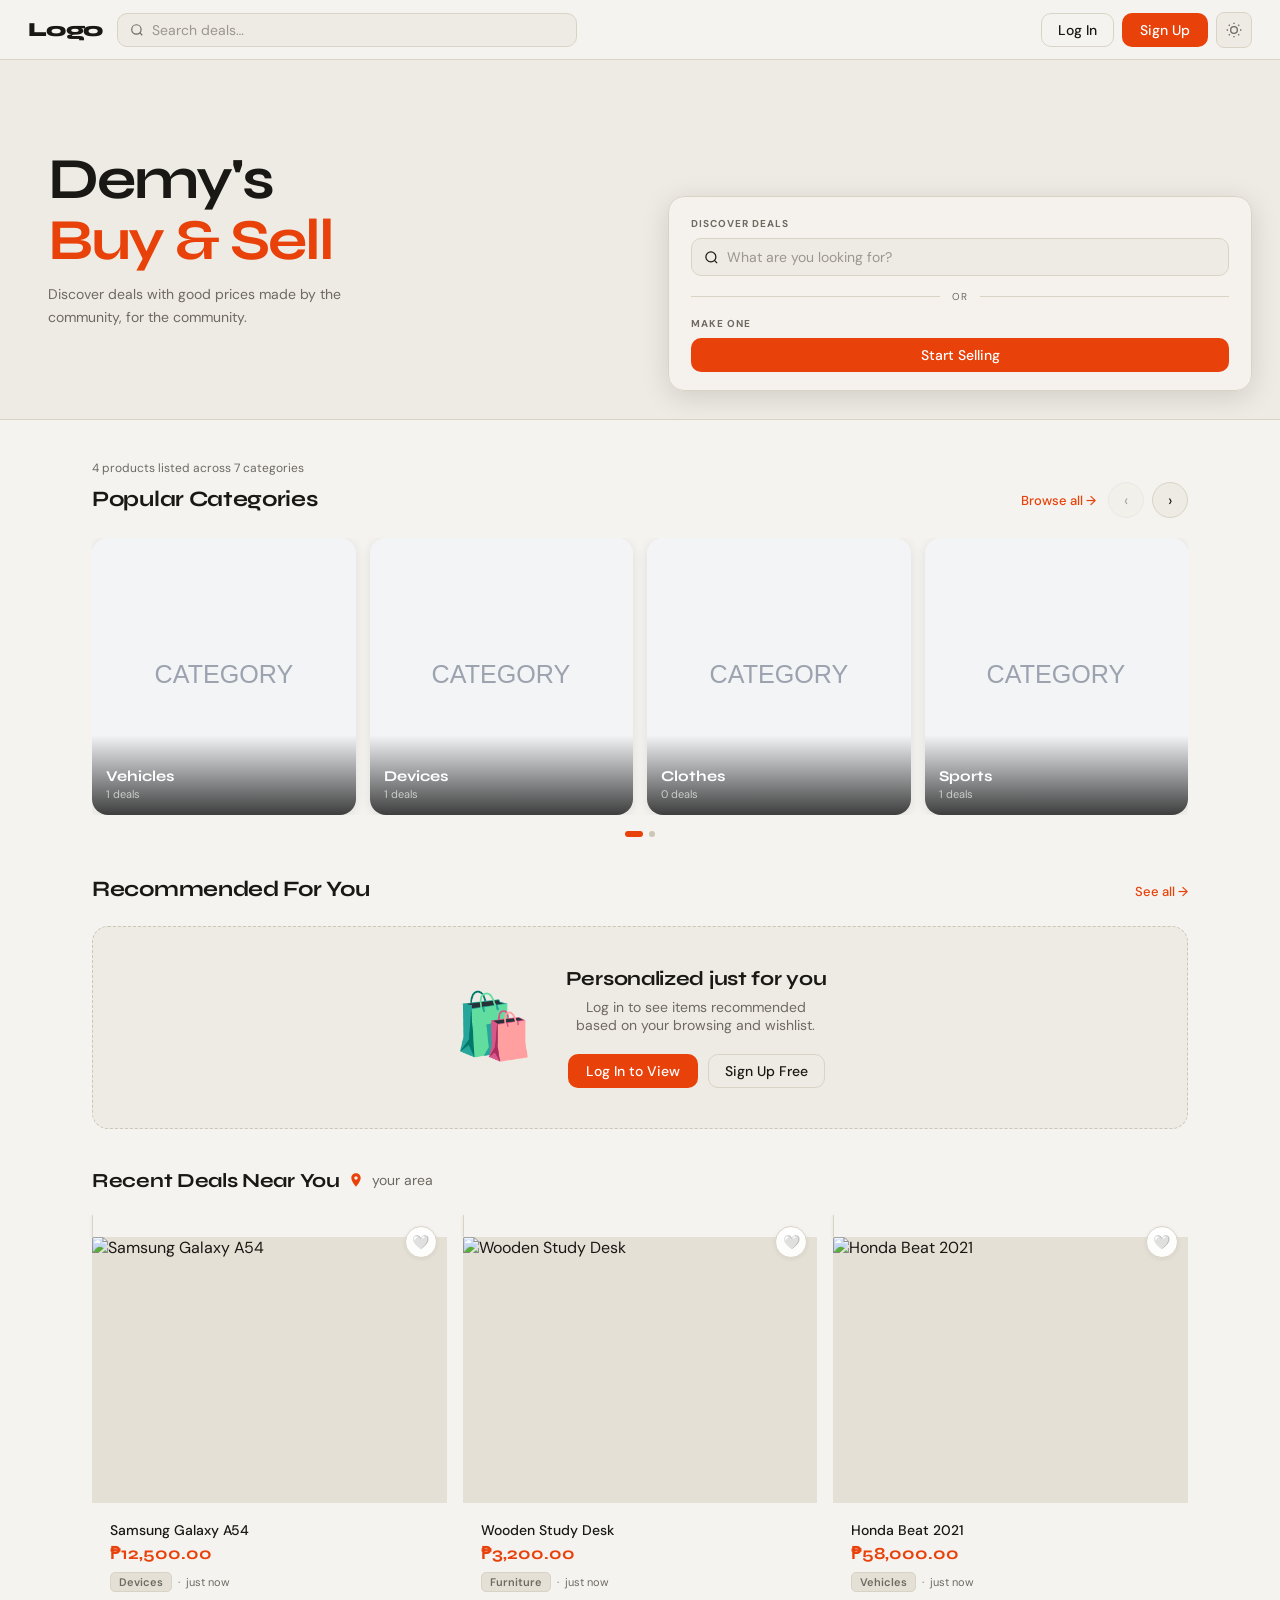
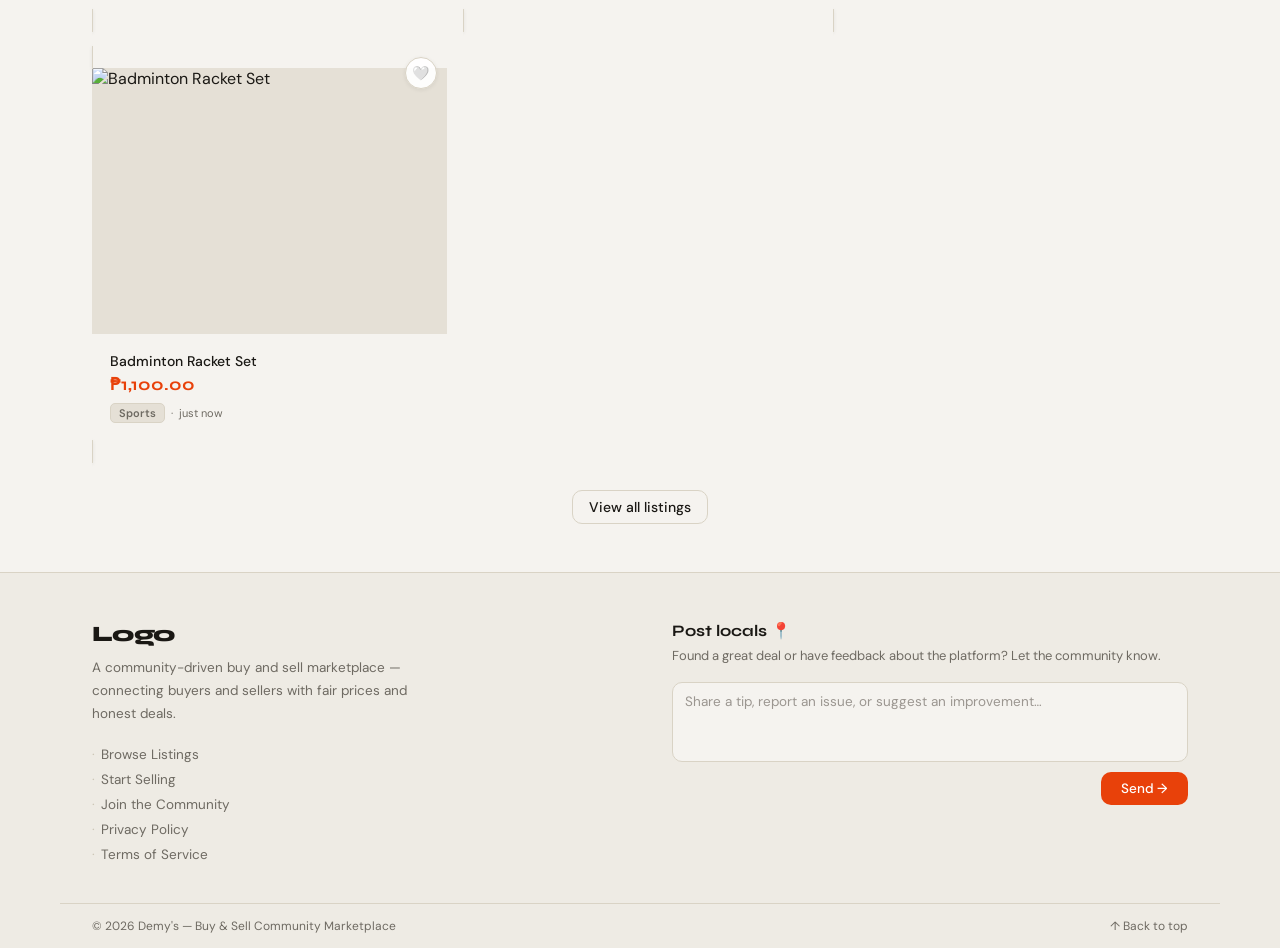
==== commit 9cc35bc5: "Parse new dummy_data format, improve logout Add parseDummySeed helpers and switch index/search to lo" ====
--- a/src/index.html
+++ b/src/index.html
@@ -502,13 +502,39 @@
       .footer-v2-grid { grid-template-columns: 1fr; gap: 32px; }
       .footer-bottom { flex-direction: column; gap: 8px; text-align: center; }
     }
+
+    .flash-banner {
+      max-width: 960px;
+      margin: 0 auto 18px;
+      padding: 14px 18px;
+      border-radius: 16px;
+      background: #effaf3;
+      border: 1px solid #b7ebc6;
+      color: #1f5a2c;
+      display: flex;
+      align-items: center;
+      justify-content: space-between;
+      gap: 14px;
+      box-shadow: 0 20px 40px rgba(12, 55, 22, 0.08);
+      font-weight: 600;
+    }
+
+    .flash-banner button {
+      border: none;
+      background: transparent;
+      color: inherit;
+      font-size: 18px;
+      cursor: pointer;
+      line-height: 1;
+      padding: 0;
+    }
   </style>
 </head>
 <body>
 
 <!-- TOPBAR -->
 <header class="topbar" id="topbar">
-  <a href="src/index.html" class="topbar-logo">Logo</a>
+  <a href="index.html" class="topbar-logo">Logo</a>
 
   <!-- Normal state: search bar -->
   <form class="topbar-search" onsubmit="handleSearch(event)">
@@ -734,6 +760,39 @@
   window.location.href = `../pages/search.html?q=${encodeURIComponent(q)}`;
 }
 
+function showFlashMessage(message) {
+  const container = document.getElementById('flashContainer');
+  if (!container || !message) return;
+
+  const banner = document.createElement('div');
+  banner.className = 'flash-banner';
+
+  const text = document.createElement('span');
+  text.textContent = message;
+
+  const button = document.createElement('button');
+  button.type = 'button';
+  button.setAttribute('aria-label', 'Dismiss notification');
+  button.textContent = '✕';
+  button.addEventListener('click', () => banner.remove());
+
+  banner.append(text, button);
+  container.appendChild(banner);
+}
+
+function initFlashFromQuery() {
+  const params = new URLSearchParams(window.location.search);
+  if (params.get('registered') === '1') {
+    const user = params.get('user') || '';
+    const message = user ? `Welcome ${user}! Your account has been created.` : 'Welcome! Your account has been created.';
+    showFlashMessage(message);
+    params.delete('registered');
+    params.delete('user');
+    const newUrl = window.location.pathname + (params.toString() ? `?${params.toString()}` : '') + window.location.hash;
+    window.history.replaceState({}, '', newUrl);
+  }
+}
+
 // Carousel state
 let catData    = [];
 let catPage    = 0;
@@ -824,12 +883,57 @@
   document.getElementById('feedbackThanks').style.display = 'block';
 }
 
+function parseDummySeed(raw) {
+  const categoriesRow = raw.find(entry => entry.table === 'Category');
+  const itemsRow = raw.find(entry => entry.table === 'Item');
+  const imagesRow = raw.find(entry => entry.table === 'Image');
+
+  const categories = (categoriesRow?.values || []).map(([categoryID, category_name]) => ({
+    categoryID,
+    category_name
+  }));
+
+  const categoryMap = Object.fromEntries(categories.map(c => [c.categoryID, c.category_name]));
+
+  const items = (itemsRow?.values || []).map(([itemID, sellerID, categoryID, title, price, description, address, status]) => ({
+    itemID,
+    sellerID,
+    categoryID,
+    category_name: categoryMap[categoryID] || '',
+    title,
+    price,
+    description,
+    address,
+    status,
+    images: [],
+    created_at: new Date().toISOString()
+  }));
+
+  (imagesRow?.values || []).forEach(([imageID, itemID, image]) => {
+    const item = items.find(i => i.itemID === itemID);
+    if (item) item.images.push(image);
+  });
+
+  const defaultCatImage = 'data:image/svg+xml,%3Csvg xmlns=%22http://www.w3.org/2000/svg%22 width=%22320%22 height=%22220%22%3E%3Crect width=%22100%25%22 height=%22100%25%22 fill=%22%23f3f4f6%22/%3E%3Ctext x=%2250%25%22 y=%2250%25%22 fill=%22%239ca3af%22 dominant-baseline=%22middle%22 text-anchor=%22middle%22 font-family=%22Arial,Helvetica,sans-serif%22 font-size=%2220%22%3ECATEGORY%3C/text%3E%3C/svg%3E';
+
+  const counts = items.reduce((acc, item) => {
+    if (item.status === 'active') {
+      acc[item.categoryID] = (acc[item.categoryID] || 0) + 1;
+    }
+    return acc;
+  }, {});
+
+  categories.forEach(c => {
+    c.count = counts[c.categoryID] || 0;
+    c.image = c.image || defaultCatImage;
+  });
+
+  return { categories, items };
+}
+
 // Main loader
 async function loadHome() {
-  const [cats, items] = await Promise.all([
-    fetch('../dummy_data/categories.json').then(r => r.json()),
-    fetch('../dummy_data/items.json').then(r => r.json())
-  ]);
+  const { categories: cats, items } = parseDummySeed(await fetch('../data/dummy_data.json').then(r => r.json()));
 
   catData = cats;
   const totalItems = items.filter(i => i.status === 'active').length;
@@ -894,6 +998,7 @@
   applyWishState();
 }
 
+initFlashFromQuery();
 loadHome();
 </script>
 </body>
--- a/assets/css/main.css
+++ b/assets/css/main.css
@@ -171,9 +171,9 @@
   font-weight: 700;
   font-size: 14px;
   display: flex; align-items: center; justify-content: center;
-  transition: opacity var(--transition);
-}
-.topbar-avatar:hover { opacity: 0.85; }
+  transition: opacity 0.25s ease, transform 0.25s ease;
+}
+.topbar-avatar:hover { opacity: 0.85; transform: scale(0.98); }
 
 .profile-dropdown {
   position: absolute;
@@ -185,11 +185,21 @@
   border-radius: var(--radius-lg);
   box-shadow: var(--shadow-lg);
   overflow: hidden;
-  display: none;
+  opacity: 0;
+  transform: translateY(-10px);
+  visibility: hidden;
+  pointer-events: none;
+  display: flex;
   flex-direction: column;
   z-index: 300;
-}
-.profile-dropdown.open { display: flex; }
+  transition: opacity 0.25s ease, transform 0.25s ease, visibility 0.25s ease;
+}
+.profile-dropdown.open {
+  opacity: 1;
+  transform: translateY(0);
+  visibility: visible;
+  pointer-events: auto;
+}
 .profile-dropdown-header {
   padding: 14px 16px 10px;
   border-bottom: 1px solid var(--border);
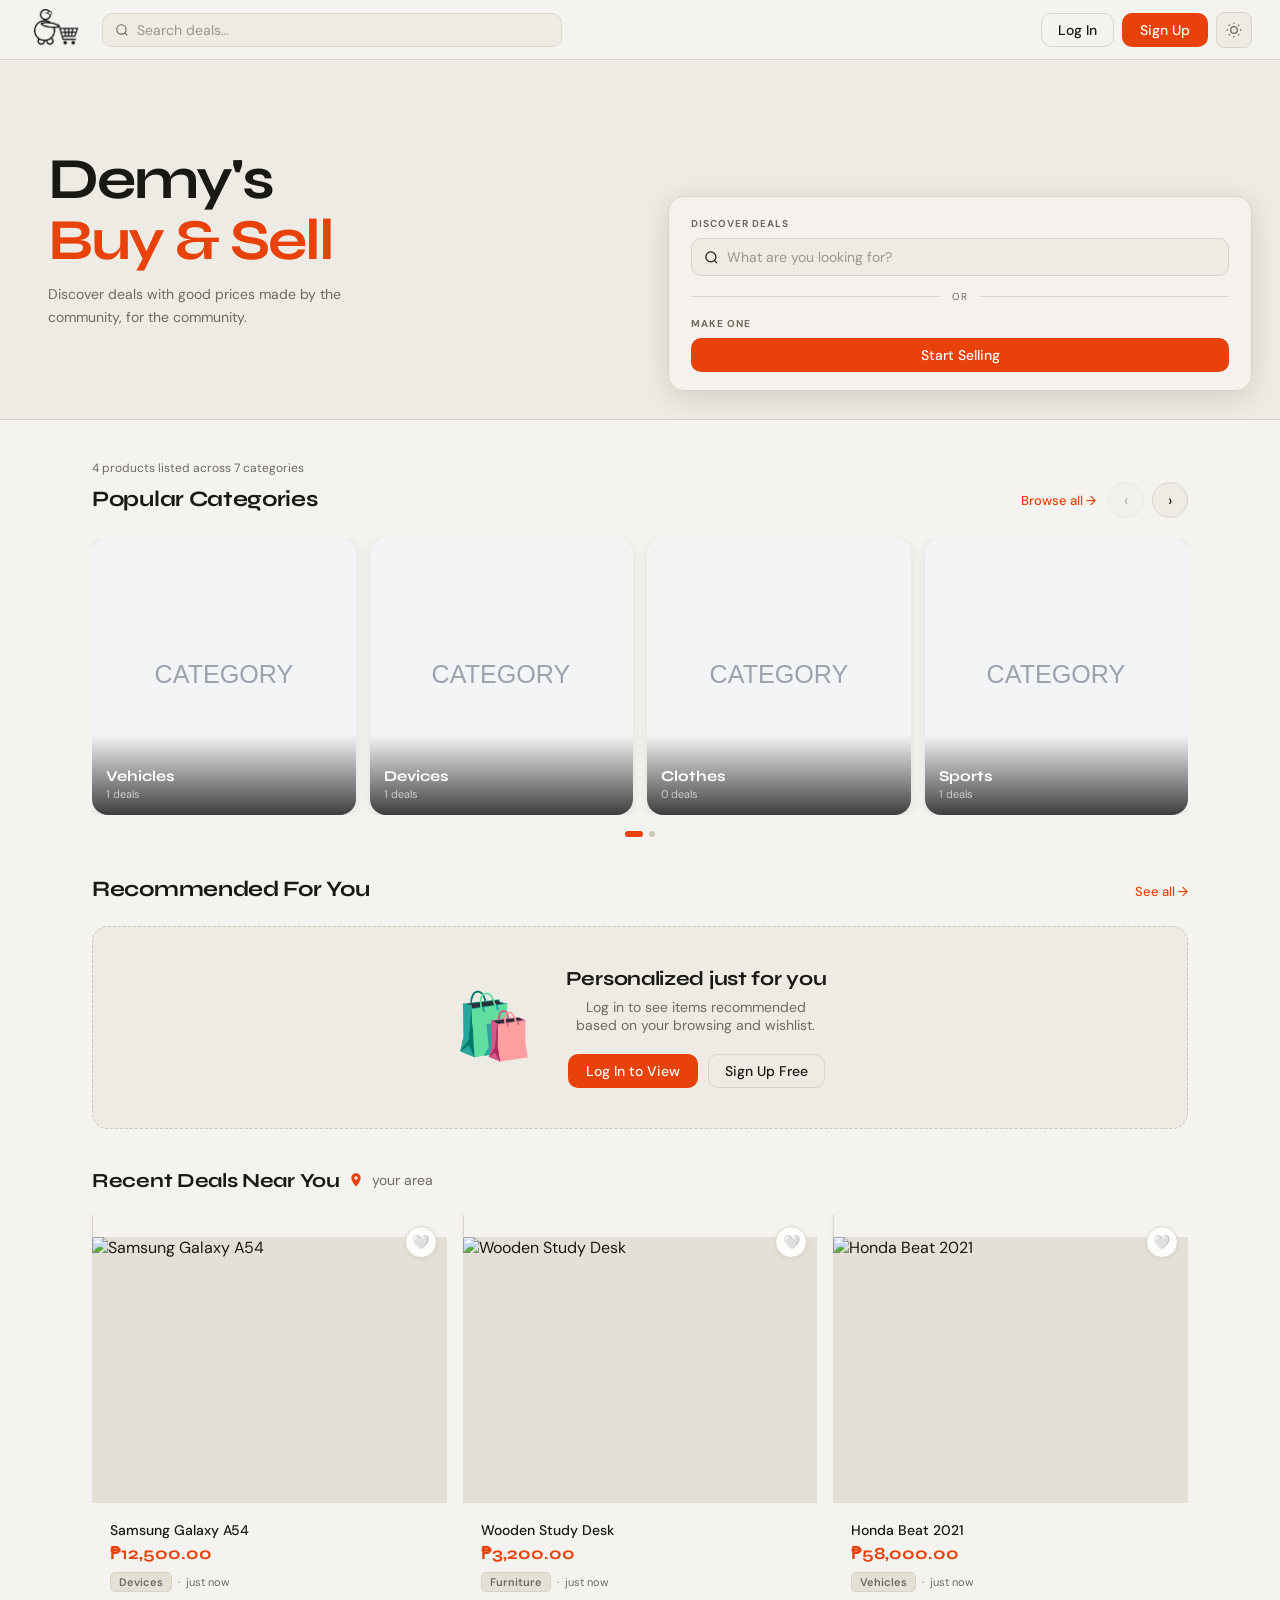
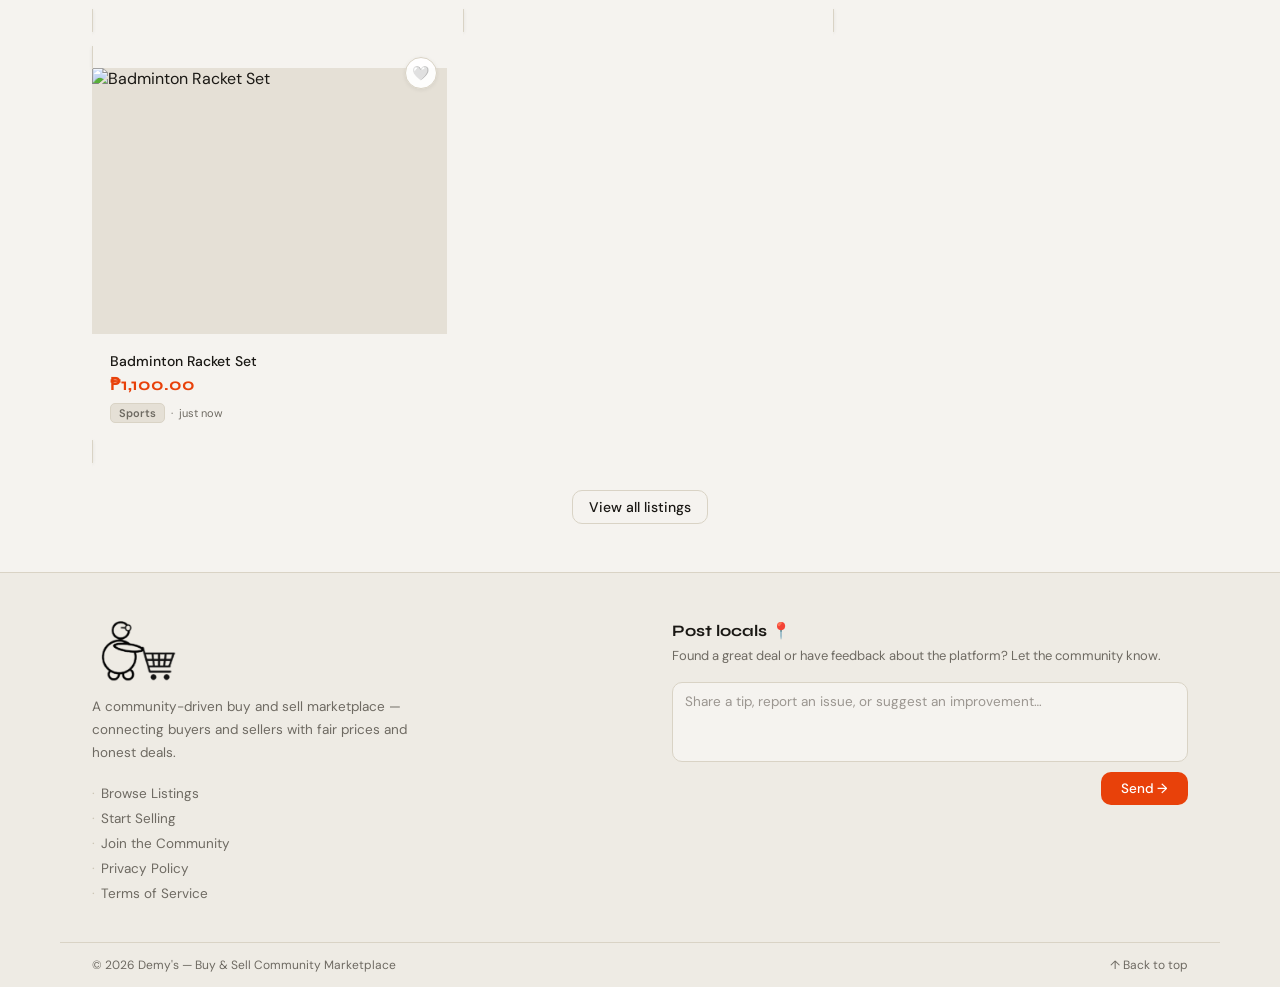
==== commit 4a3a82e7: "Logo word changed into photo" ====
--- a/src/index.html
+++ b/src/index.html
@@ -534,7 +534,7 @@
 
 <!-- TOPBAR -->
 <header class="topbar" id="topbar">
-  <a href="index.html" class="topbar-logo">Logo</a>
+  <a href="index.html" class="topbar-logo">Demy's</a>
 
   <!-- Normal state: search bar -->
   <form class="topbar-search" onsubmit="handleSearch(event)">
@@ -647,7 +647,7 @@
       </form>
       <div class="hero-divider-or"><span>or</span></div>
       <p class="hero-cta-label">Make One</p>
-      <a href="../pages/sell.php" class="btn-accent btn-block" style="text-align:center;justify-content:center">Start Selling</a>
+      <a href="pages/sell.php" class="btn-accent btn-block" style="text-align:center;justify-content:center">Start Selling</a>
     </div>
   </div>
 </section>
@@ -660,7 +660,7 @@
     <div class="carousel-header">
       <h2 class="carousel-title">Popular Categories</h2>
       <div style="display:flex;align-items:center;gap:12px">
-        <a href="../pages/search.html" class="section-link" style="margin:0">Browse all →</a>
+        <a href="pages/search.php" class="section-link" style="margin:0">Browse all →</a>
         <div class="carousel-arrows">
           <button class="carousel-btn" id="catPrev">‹</button>
           <button class="carousel-btn" id="catNext">›</button>
@@ -677,7 +677,7 @@
   <section class="rec-section">
     <div class="section-header">
       <h2 class="section-title">Recommended For You</h2>
-      <a href="../pages/search.html" class="section-link">See all →</a>
+      <a href="pages/search.php" class="section-link">See all →</a>
     </div>
     <div id="recContent">
       <!-- injected by JS: grid or login gate -->
@@ -702,7 +702,7 @@
     </div>
 
     <div style="text-align:center;margin-top:28px">
-      <a href="../pages/search.html" class="btn-ghost">View all listings</a>
+      <a href="pages/search.php" class="btn-ghost">View all listings</a>
     </div>
   </section>
 
@@ -715,14 +715,14 @@
 
     <!-- About Us + links -->
     <div>
-      <div class="footer-about-logo">Logo</div>
+      <a href="/GitHub/Demy-s-Market-buy-n-sell/src/index.html" class="footer-logo-img">Demy's</a>
       <p class="footer-about-desc">
         A community-driven buy and sell marketplace — connecting buyers and sellers with fair prices and honest deals.
       </p>
       <div class="footer-links-list">
-        <a href="../pages/search.html">Browse Listings</a>
-        <a href="../pages/sell.php">Start Selling</a>
-        <a href="../pages/register.php">Join the Community</a>
+        <a href="pages/search.php">Browse Listings</a>
+        <a href="pages/sell.php">Start Selling</a>
+        <a href="pages/register.php">Join the Community</a>
         <a href="#">Privacy Policy</a>
         <a href="#">Terms of Service</a>
       </div>
@@ -757,7 +757,7 @@
 function handleSearch(e) {
   e.preventDefault();
   const q = (document.getElementById('heroQ')?.value || document.getElementById('topbarQ')?.value || '').trim();
-  window.location.href = `../pages/search.html?q=${encodeURIComponent(q)}`;
+  window.location.href = `pages/search.php?q=${encodeURIComponent(q)}`;
 }
 
 function showFlashMessage(message) {
@@ -945,7 +945,7 @@
   // Carousel slides
   const track = document.getElementById('catTrack');
   track.innerHTML = cats.map(c => `
-    <a href="../pages/search.html?category=${c.categoryID}" class="carousel-slide cat-card">
+    <a href="pages/search.php?category=${c.categoryID}" class="carousel-slide cat-card">
       <img src="${c.image}" alt="${c.category_name}" loading="lazy"/>
       <div class="cat-card-overlay">
         <div class="cat-card-name">${c.category_name}</div>
@@ -957,7 +957,7 @@
   // Topbar category tabs
   const tabsEl = document.getElementById('topbarCats');
   tabsEl.innerHTML = ['All', ...cats.map(c => c.category_name)].map((name, i) => {
-    const href = i === 0 ? '../pages/search.html' : `../pages/search.html?category=${i}`;
+    const href = i === 0 ? 'pages/search.php' : `pages/search.php?category=${i}`;
     return `<a href="${href}" class="topbar-cat-tab ${i===0?'active':''}"
                onclick="document.querySelectorAll('.topbar-cat-tab').forEach(t=>t.classList.remove('active'));this.classList.add('active')">
               ${name}
@@ -980,8 +980,8 @@
           <h3>Personalized just for you</h3>
           <p>Log in to see items recommended based on your browsing and wishlist.</p>
           <div class="rec-login-actions">
-            <a href="../pages/login.php" class="btn-accent">Log In to View</a>
-            <a href="../pages/register.php" class="btn-ghost">Sign Up Free</a>
+            <a href="pages/login.php" class="btn-accent">Log In to View</a>
+            <a href="pages/register.php" class="btn-ghost">Sign Up Free</a>
           </div>
         </div>
       </div>`;
--- a/assets/css/main.css
+++ b/assets/css/main.css
@@ -107,6 +107,33 @@
   transition: background var(--transition), border-color var(--transition);
 }
 
+/* ── Dynamic Layout Brand Logo System ─────────────────────────── */
+.topbar-logo {
+  display: inline-block;
+  width: 60px !important;
+  height: 50px !important;
+  flex-shrink: 0 !important;
+  background-repeat: no-repeat;
+  background-position: center center;
+  background-size: contain;
+  text-indent: -9999px;
+  overflow: hidden;
+  transition: background-image 0.15s ease-in-out;
+}
+/* Light Theme */
+:root, html[data-theme="light"] {
+  --app-logo: url('../../assets/img/Black.png');
+}
+/* Dark Theme State Override configurations */
+html[data-theme="dark"] {
+  --app-logo: url('../../assets/img/White.png');
+}
+.topbar-logo {
+  background-image: var(--app-logo);
+}
+.topbar-logo:hover {
+  background-image: url('../../assets/img/Orange.png') !important;
+}
 .topbar-logo {
   font-family: 'Syne', sans-serif;
   font-weight: 800;
@@ -611,6 +638,14 @@
   box-shadow: var(--shadow);
 }
 .page-card-title { font-size: 22px; margin-bottom: 28px; }
+
+/* Filters sidebar placement and centered results header */
+@media (min-width: 900px) {
+  aside { position: sticky; top: calc(var(--topbar-h) + 18px); align-self: start; left: calc((100vw - 1200px) / 2 + 32px); }
+}
+
+.search-results-inner { max-width: 760px; margin: 0 auto; text-align: center; }
+.search-results-inner .section-title { text-align: left; }
 .form-row { display: grid; grid-template-columns: 1fr 1fr; gap: 0 20px; }
 @media (max-width: 600px) { .form-row { grid-template-columns: 1fr; } }
 
@@ -635,6 +670,25 @@
 .star.filled { color: #f59e0b; }
 
 /* ── Footer ────────────────────────────────────────────────────── */
+:root, html[data-theme="light"] {
+  --footer-logo-file: url('../img/Black.png');
+}
+html[data-theme="dark"] {
+  --footer-logo-file: url('../img/White.png');
+}
+.footer-logo-img {
+  display: inline-block !important;
+  width: 120px !important;       
+  height: 70px !important;       
+  background-image: var(--footer-logo-file) !important;
+  background-size: contain !important;
+  background-repeat: no-repeat !important;
+  background-position: left center !important;
+  text-indent: -9999px !important;
+  overflow: hidden !important;
+  pointer-events: none;
+  cursor: default;
+}  
 .site-footer {
   border-top: 1px solid var(--border);
   background: var(--surface);
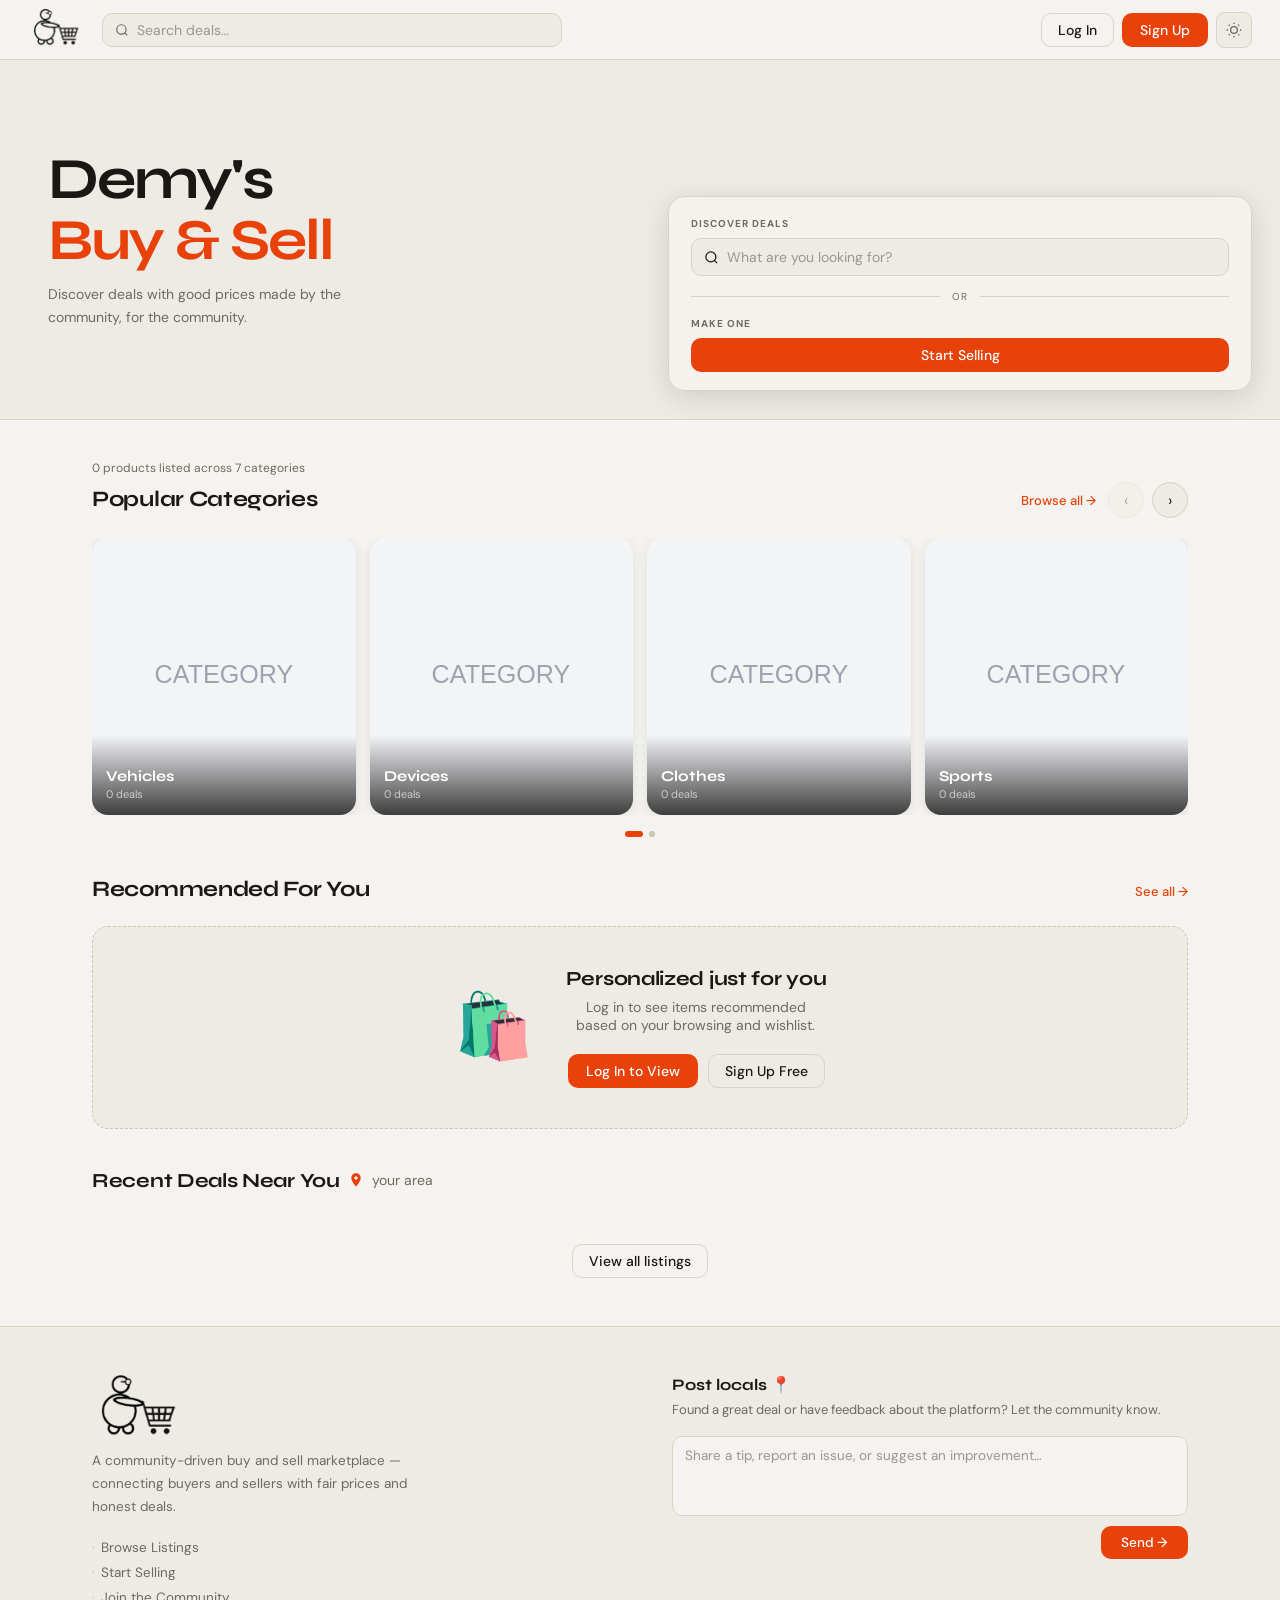
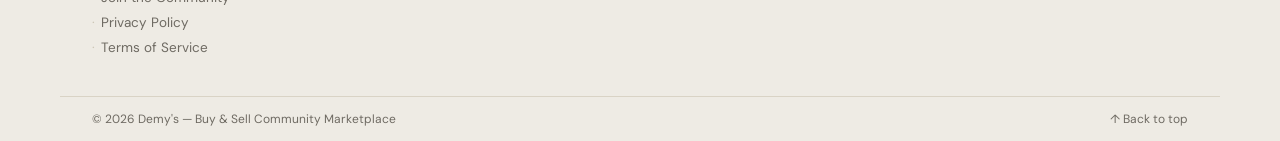
==== commit 210bef56: "index.css" ====
--- a/src/index.html
+++ b/src/index.html
@@ -7,531 +7,9 @@
   <link rel="preconnect" href="https://fonts.googleapis.com"/>
   <link href="https://fonts.googleapis.com/css2?family=Syne:wght@400;600;700;800&family=DM+Sans:ital,opsz,wght@0,9..40,300;0,9..40,400;0,9..40,500;1,9..40,300&display=swap" rel="stylesheet"/>
   <link rel="stylesheet" href="../assets/css/main.css"/>
-  <style>
-    /* Scrolled topbar with category tabs */
-    .topbar-cats {
-      display: none;
-      gap: 4px;
-      overflow-x: auto;
-      scrollbar-width: none;
-      flex: 1;
-      margin: 0 12px;
-    }
-    .topbar-cats::-webkit-scrollbar { display: none; }
-    .topbar.scrolled .topbar-search { display: none; }
-    .topbar.scrolled .topbar-cats   { display: flex; }
-
-    .topbar-cat-tab {
-      white-space: nowrap;
-      padding: 5px 14px;
-      border-radius: 20px;
-      font-size: 13px;
-      font-weight: 500;
-      color: var(--muted);
-      background: transparent;
-      border: 1.5px solid transparent;
-      cursor: pointer;
-      transition: background var(--transition), color var(--transition), border-color var(--transition);
-      flex-shrink: 0;
-    }
-    .topbar-cat-tab:hover,
-    .topbar-cat-tab.active {
-      background: var(--surface2);
-      color: var(--text);
-      border-color: var(--border);
-    }
-    .topbar-cat-tab.active { background: var(--accent); color: #fff; border-color: var(--accent); }
-
-    /* Hero */
-    .hero-v2 {
-      background: var(--surface);
-      border-bottom: 1px solid var(--border);
-      display: grid;
-      grid-template-columns: 1fr 1fr;
-      min-height: 360px;
-      overflow: hidden;
-      position: relative;
-      transition: background var(--transition);
-    }
-    .hero-v2-left {
-      padding: 56px 40px 56px 48px;
-      display: flex;
-      flex-direction: column;
-      justify-content: center;
-      z-index: 2;
-    }
-    .hero-v2-title {
-      font-size: clamp(36px, 5vw, 58px);
-      letter-spacing: -2px;
-      line-height: 1.05;
-      margin-bottom: 12px;
-    }
-    .hero-v2-title span { color: var(--accent); }
-    .hero-v2-desc {
-      font-size: 14px;
-      color: var(--muted);
-      line-height: 1.7;
-      max-width: 300px;
-      margin-bottom: 0;
-    }
-    .hero-v2-right {
-      position: relative;
-      display: grid;
-      grid-template-rows: 1fr;
-      overflow: hidden;
-    }
-    /* Diagonal split image */
-    .hero-img-main {
-      position: absolute;
-      inset: 0;
-      width: 100%; height: 100%;
-      object-fit: cover;
-      clip-path: polygon(8% 0%, 100% 0%, 100% 100%, 0% 100%);
-    }
-    .hero-img-overlay {
-      position: absolute;
-      inset: 0;
-      background: linear-gradient(135deg, var(--surface) 18%, transparent 40%);
-      z-index: 1;
-    }
-    /* CTA box floating over hero */
-    .hero-cta-box {
-      position: absolute;
-      bottom: 28px;
-      right: 28px;
-      left: 28px;
-      background: color-mix(in srgb, var(--bg) 90%, transparent);
-      backdrop-filter: blur(12px);
-      border: 1px solid var(--border);
-      border-radius: var(--radius-lg);
-      padding: 20px 22px 18px;
-      z-index: 3;
-      box-shadow: var(--shadow-lg);
-    }
-    .hero-cta-label {
-      font-size: 10px;
-      font-weight: 700;
-      text-transform: uppercase;
-      letter-spacing: 0.1em;
-      color: var(--muted);
-      margin-bottom: 8px;
-    }
-    .hero-search-row {
-      display: flex;
-      gap: 8px;
-      align-items: center;
-      background: var(--surface);
-      border: 1.5px solid var(--border);
-      border-radius: var(--radius);
-      padding: 9px 12px;
-      margin-bottom: 14px;
-      transition: border-color var(--transition);
-    }
-    .hero-search-row:focus-within { border-color: var(--accent); }
-    .hero-search-row input { flex: 1; border: none; background: transparent; font-size: 14px; color: var(--text); outline: none; }
-    .hero-search-row input::placeholder { color: var(--muted2); }
-    .hero-divider-or { display: flex; align-items: center; gap: 12px; margin-bottom: 14px; }
-    .hero-divider-or::before, .hero-divider-or::after { content: ''; flex: 1; height: 1px; background: var(--border); }
-    .hero-divider-or span { font-size: 10px; text-transform: uppercase; letter-spacing: 0.06em; color: var(--muted); }
-
-    @media (max-width: 768px) {
-      .hero-v2 { grid-template-columns: 1fr; }
-      .hero-v2-right { display: none; }
-      .hero-v2-left { padding: 40px 24px 36px; }
-    }
-
-    /* Category Carousel */
-    .carousel-section { padding: 40px 0 32px; }
-    .carousel-meta {
-      font-size: 12px;
-      color: var(--muted);
-      margin-bottom: 6px;
-    }
-    .carousel-header {
-      display: flex;
-      align-items: center;
-      justify-content: space-between;
-      margin-bottom: 20px;
-    }
-    .carousel-title { font-size: 22px; }
-    .carousel-arrows { display: flex; gap: 8px; }
-    .carousel-btn {
-      width: 36px; height: 36px;
-      border-radius: 50%;
-      border: 1.5px solid var(--border);
-      background: var(--surface);
-      color: var(--text);
-      display: flex; align-items: center; justify-content: center;
-      cursor: pointer;
-      transition: background var(--transition), border-color var(--transition);
-      font-size: 16px;
-    }
-    .carousel-btn:hover { background: var(--surface2); border-color: var(--border2); }
-    .carousel-btn:disabled { opacity: 0.35; cursor: default; }
-
-    .carousel-track-wrap { overflow: hidden; }
-    .carousel-track {
-      display: flex;
-      gap: 14px;
-      transition: transform 0.4s cubic-bezier(0.22,1,0.36,1);
-    }
-    .carousel-slide {
-      flex-shrink: 0;
-      width: calc((100%) / var(--visible, 4) - 12px);
-    }
-
-    /* Dots */
-    .carousel-dots {
-      display: flex;
-      justify-content: center;
-      gap: 6px;
-      margin-top: 16px;
-    }
-    .carousel-dot {
-      width: 6px; height: 6px;
-      border-radius: 50%;
-      background: var(--border2);
-      cursor: pointer;
-      transition: background var(--transition), width var(--transition);
-    }
-    .carousel-dot.active { background: var(--accent); width: 18px; border-radius: 3px; }
-
-    /* Recommended For You */
-    .rec-section { padding: 8px 0 40px; }
-    .rec-login-gate {
-      display: flex;
-      align-items: center;
-      justify-content: center;
-      gap: 32px;
-      background: var(--surface);
-      border: 1.5px dashed var(--border2);
-      border-radius: var(--radius-lg);
-      padding: 40px 32px;
-      text-align: center;
-    }
-    .rec-login-illo {
-      font-size: 64px;
-      line-height: 1;
-      flex-shrink: 0;
-      animation: floatIllo 3s ease-in-out infinite;
-    }
-    @keyframes floatIllo { 0%,100%{transform:translateY(0)} 50%{transform:translateY(-8px)} }
-    .rec-login-text h3 { font-size: 20px; margin-bottom: 8px; }
-    .rec-login-text p  { font-size: 14px; color: var(--muted); margin-bottom: 20px; max-width: 260px; }
-    .rec-login-actions { display: flex; gap: 10px; justify-content: center; flex-wrap: wrap; }
-
-    .auth-overlay {
-      position: fixed;
-      inset: 0;
-      background: rgba(0,0,0,0.55);
-      display: flex;
-      align-items: center;
-      justify-content: center;
-      padding: 22px;
-      opacity: 0;
-      visibility: hidden;
-      transition: opacity 0.25s ease, visibility 0.25s ease;
-      z-index: 150;
-    }
-    .auth-overlay.open {
-      opacity: 1;
-      visibility: visible;
-    }
-    .auth-modal {
-      width: 100%;
-      max-width: 820px;
-      background: var(--surface);
-      border-radius: 24px;
-      box-shadow: 0 28px 80px rgba(0,0,0,0.28);
-      overflow: hidden;
-      position: relative;
-    }
-    .auth-modal-inner {
-      display: grid;
-      grid-template-columns: 1fr 1.05fr;
-      min-height: 480px;
-    }
-    .auth-panel {
-      padding: 34px 32px;
-      display: flex;
-      flex-direction: column;
-      gap: 18px;
-    }
-    .auth-panel h2 {
-      font-family: 'Syne', sans-serif;
-      font-size: 28px;
-      margin-bottom: 2px;
-    }
-    .auth-panel p {
-      color: var(--muted);
-      line-height: 1.6;
-      margin-bottom: 16px;
-    }
-    .auth-tabs {
-      display: flex;
-      gap: 10px;
-      align-items: center;
-      margin-bottom: 14px;
-    }
-    .auth-tab {
-      padding: 10px 16px;
-      border-radius: 999px;
-      background: var(--surface2);
-      color: var(--text);
-      cursor: pointer;
-      border: 1px solid transparent;
-      transition: background var(--transition), color var(--transition), border-color var(--transition);
-    }
-    .auth-tab.active {
-      background: var(--accent);
-      color: #fff;
-      border-color: var(--accent);
-    }
-    .auth-close {
-      position: absolute;
-      top: 18px;
-      right: 18px;
-      width: 38px;
-      height: 38px;
-      border-radius: 50%;
-      border: 1px solid var(--border);
-      background: var(--surface);
-      color: var(--text);
-      font-size: 18px;
-      cursor: pointer;
-      display: grid;
-      place-items: center;
-    }
-    .auth-alert {
-      display: none;
-      padding: 14px 16px;
-      border-radius: var(--radius);
-      background: var(--danger-light);
-      color: var(--danger);
-      border: 1px solid rgba(192,25,43,0.15);
-    }
-    .auth-form {
-      display: grid;
-      gap: 16px;
-    }
-    .auth-field {
-      display: grid;
-      gap: 8px;
-    }
-    .auth-field label {
-      font-size: 12px;
-      font-weight: 700;
-      color: var(--muted);
-      text-transform: uppercase;
-      letter-spacing: 0.08em;
-    }
-    .auth-field input,
-    .auth-field select {
-      width: 100%;
-      padding: 12px 14px;
-      border-radius: var(--radius);
-      border: 1.5px solid var(--border);
-      background: var(--bg);
-      color: var(--text);
-      outline: none;
-      transition: border-color var(--transition), background var(--transition);
-    }
-    .auth-field input:focus,
-    .auth-field select:focus {
-      border-color: var(--accent);
-    }
-    .auth-form button {
-      margin-top: 8px;
-    }
-    .auth-note {
-      font-size: 13px;
-      color: var(--muted);
-    }
-    .auth-panel-small {
-      background: var(--text);
-      color: #fff;
-      padding: 34px 30px;
-      display: flex;
-      flex-direction: column;
-      justify-content: center;
-      gap: 16px;
-    }
-    .auth-panel-small h3 {
-      margin: 0;
-      font-size: 24px;
-    }
-    .auth-panel-small p {
-      margin: 0;
-      color: rgba(255,255,255,0.78);
-    }
-    @media (max-width: 860px) {
-      .auth-modal-inner { grid-template-columns: 1fr; }
-      .auth-panel-small { order: -1; }
-    }
-
-    /* Recent Deals Near You */
-    .recent-section { padding: 0 0 48px; }
-    .location-header {
-      display: flex;
-      align-items: center;
-      gap: 8px;
-      margin-bottom: 24px;
-      cursor: pointer;
-      user-select: none;
-    }
-    .location-header h2 { font-size: 20px; }
-    .loc-pin-icon { color: var(--accent); display: flex; align-items: center; }
-    .loc-change-pill {
-      display: none;
-      font-size: 11px; font-weight: 500;
-      background: var(--surface2); color: var(--muted);
-      padding: 2px 8px; border-radius: 6px;
-      transition: background var(--transition), color var(--transition);
-    }
-    .location-header:hover .loc-change-pill { display: inline; }
-    .location-header:hover .loc-change-pill:hover { background: var(--accent); color: #fff; }
-
-    /* Footer v2 */
-    .footer-v2 {
-      background: var(--surface);
-      border-top: 1px solid var(--border);
-      padding: 48px 0 0;
-      transition: background var(--transition);
-    }
-    .footer-v2-grid {
-      max-width: 1160px;
-      margin: 0 auto;
-      padding: 0 32px;
-      display: grid;
-      grid-template-columns: 1fr 1fr;
-      gap: 48px 64px;
-      padding-bottom: 40px;
-    }
-    .footer-about-logo {
-      font-family: 'Syne', sans-serif;
-      font-weight: 800;
-      font-size: 22px;
-      letter-spacing: -0.6px;
-      margin-bottom: 10px;
-    }
-    .footer-about-desc {
-      font-size: 13.5px;
-      color: var(--muted);
-      line-height: 1.7;
-      max-width: 320px;
-      margin-bottom: 20px;
-    }
-    .footer-links-list {
-      display: flex;
-      flex-direction: column;
-      gap: 8px;
-    }
-    .footer-links-list a {
-      font-size: 13.5px;
-      color: var(--muted);
-      display: flex; align-items: center; gap: 6px;
-      transition: color var(--transition);
-    }
-    .footer-links-list a::before { content: '·'; color: var(--border2); }
-    .footer-links-list a:hover { color: var(--accent); }
-
-    .footer-feedback-label {
-      font-family: 'Syne', sans-serif;
-      font-weight: 700;
-      font-size: 16px;
-      margin-bottom: 6px;
-    }
-    .footer-feedback-sub {
-      font-size: 13px;
-      color: var(--muted);
-      margin-bottom: 16px;
-      line-height: 1.55;
-    }
-    .footer-feedback-form { display: flex; flex-direction: column; gap: 10px; }
-    .footer-feedback-form textarea {
-      background: var(--bg);
-      border: 1.5px solid var(--border);
-      border-radius: var(--radius);
-      padding: 10px 12px;
-      font-size: 13.5px;
-      color: var(--text);
-      resize: none;
-      height: 80px;
-      outline: none;
-      transition: border-color var(--transition), background var(--transition);
-      font-family: 'DM Sans', sans-serif;
-    }
-    .footer-feedback-form textarea:focus { border-color: var(--accent); }
-    .footer-feedback-form textarea::placeholder { color: var(--muted2); }
-    .footer-feedback-send {
-      align-self: flex-end;
-      background: var(--accent);
-      color: #fff;
-      border: none;
-      padding: 8px 20px;
-      border-radius: var(--radius);
-      font-size: 13.5px;
-      font-weight: 500;
-      font-family: 'DM Sans', sans-serif;
-      cursor: pointer;
-      transition: background var(--transition), transform 0.15s;
-    }
-    .footer-feedback-send:hover { background: var(--accent-h); transform: translateY(-1px); }
-
-    .footer-bottom {
-      border-top: 1px solid var(--border);
-      max-width: 1160px;
-      margin: 0 auto;
-      padding: 14px 32px;
-      display: flex;
-      align-items: center;
-      justify-content: space-between;
-      font-size: 12px;
-      color: var(--muted);
-    }
-    .footer-back-top {
-      display: flex; align-items: center; gap: 6px;
-      font-size: 12px; color: var(--muted); cursor: pointer;
-      background: none; border: none;
-      font-family: 'DM Sans', sans-serif;
-      transition: color var(--transition);
-    }
-    .footer-back-top:hover { color: var(--accent); }
-
-    @media (max-width: 768px) {
-      .footer-v2-grid { grid-template-columns: 1fr; gap: 32px; }
-      .footer-bottom { flex-direction: column; gap: 8px; text-align: center; }
-    }
-
-    .flash-banner {
-      max-width: 960px;
-      margin: 0 auto 18px;
-      padding: 14px 18px;
-      border-radius: 16px;
-      background: #effaf3;
-      border: 1px solid #b7ebc6;
-      color: #1f5a2c;
-      display: flex;
-      align-items: center;
-      justify-content: space-between;
-      gap: 14px;
-      box-shadow: 0 20px 40px rgba(12, 55, 22, 0.08);
-      font-weight: 600;
-    }
-
-    .flash-banner button {
-      border: none;
-      background: transparent;
-      color: inherit;
-      font-size: 18px;
-      cursor: pointer;
-      line-height: 1;
-      padding: 0;
-    }
-  </style>
+  <link rel="stylesheet" href="../assets/css/index.css"/>
 </head>
 <body>
-
 <!-- TOPBAR -->
 <header class="topbar" id="topbar">
   <a href="index.html" class="topbar-logo">Demy's</a>
--- a/assets/css/index.css
+++ b/assets/css/index.css
@@ -0,0 +1,519 @@
+   .topbar-cats {
+      display: none;
+      gap: 4px;
+      overflow-x: auto;
+      scrollbar-width: none;
+      flex: 1;
+      margin: 0 12px;
+    }
+    .topbar-cats::-webkit-scrollbar { display: none; }
+    .topbar.scrolled .topbar-search { display: none; }
+    .topbar.scrolled .topbar-cats   { display: flex; }
+
+    .topbar-cat-tab {
+      white-space: nowrap;
+      padding: 5px 14px;
+      border-radius: 20px;
+      font-size: 13px;
+      font-weight: 500;
+      color: var(--muted);
+      background: transparent;
+      border: 1.5px solid transparent;
+      cursor: pointer;
+      transition: background var(--transition), color var(--transition), border-color var(--transition);
+      flex-shrink: 0;
+    }
+    .topbar-cat-tab:hover,
+    .topbar-cat-tab.active {
+      background: var(--surface2);
+      color: var(--text);
+      border-color: var(--border);
+    }
+    .topbar-cat-tab.active { background: var(--accent); color: #fff; border-color: var(--accent); }
+
+    /* Hero */
+    .hero-v2 {
+      background: var(--surface);
+      border-bottom: 1px solid var(--border);
+      display: grid;
+      grid-template-columns: 1fr 1fr;
+      min-height: 360px;
+      overflow: hidden;
+      position: relative;
+      transition: background var(--transition);
+    }
+    .hero-v2-left {
+      padding: 56px 40px 56px 48px;
+      display: flex;
+      flex-direction: column;
+      justify-content: center;
+      z-index: 2;
+    }
+    .hero-v2-title {
+      font-size: clamp(36px, 5vw, 58px);
+      letter-spacing: -2px;
+      line-height: 1.05;
+      margin-bottom: 12px;
+    }
+    .hero-v2-title span { color: var(--accent); }
+    .hero-v2-desc {
+      font-size: 14px;
+      color: var(--muted);
+      line-height: 1.7;
+      max-width: 300px;
+      margin-bottom: 0;
+    }
+    .hero-v2-right {
+      position: relative;
+      display: grid;
+      grid-template-rows: 1fr;
+      overflow: hidden;
+    }
+    /* Diagonal split image */
+    .hero-img-main {
+      position: absolute;
+      inset: 0;
+      width: 100%; height: 100%;
+      object-fit: cover;
+      clip-path: polygon(8% 0%, 100% 0%, 100% 100%, 0% 100%);
+    }
+    .hero-img-overlay {
+      position: absolute;
+      inset: 0;
+      background: linear-gradient(135deg, var(--surface) 18%, transparent 40%);
+      z-index: 1;
+    }
+    /* CTA box floating over hero */
+    .hero-cta-box {
+      position: absolute;
+      bottom: 28px;
+      right: 28px;
+      left: 28px;
+      background: color-mix(in srgb, var(--bg) 90%, transparent);
+      backdrop-filter: blur(12px);
+      border: 1px solid var(--border);
+      border-radius: var(--radius-lg);
+      padding: 20px 22px 18px;
+      z-index: 3;
+      box-shadow: var(--shadow-lg);
+    }
+    .hero-cta-label {
+      font-size: 10px;
+      font-weight: 700;
+      text-transform: uppercase;
+      letter-spacing: 0.1em;
+      color: var(--muted);
+      margin-bottom: 8px;
+    }
+    .hero-search-row {
+      display: flex;
+      gap: 8px;
+      align-items: center;
+      background: var(--surface);
+      border: 1.5px solid var(--border);
+      border-radius: var(--radius);
+      padding: 9px 12px;
+      margin-bottom: 14px;
+      transition: border-color var(--transition);
+    }
+    .hero-search-row:focus-within { border-color: var(--accent); }
+    .hero-search-row input { flex: 1; border: none; background: transparent; font-size: 14px; color: var(--text); outline: none; }
+    .hero-search-row input::placeholder { color: var(--muted2); }
+    .hero-divider-or { display: flex; align-items: center; gap: 12px; margin-bottom: 14px; }
+    .hero-divider-or::before, .hero-divider-or::after { content: ''; flex: 1; height: 1px; background: var(--border); }
+    .hero-divider-or span { font-size: 10px; text-transform: uppercase; letter-spacing: 0.06em; color: var(--muted); }
+
+    @media (max-width: 768px) {
+      .hero-v2 { grid-template-columns: 1fr; }
+      .hero-v2-right { display: none; }
+      .hero-v2-left { padding: 40px 24px 36px; }
+    }
+
+    /* Category Carousel */
+    .carousel-section { padding: 40px 0 32px; }
+    .carousel-meta {
+      font-size: 12px;
+      color: var(--muted);
+      margin-bottom: 6px;
+    }
+    .carousel-header {
+      display: flex;
+      align-items: center;
+      justify-content: space-between;
+      margin-bottom: 20px;
+    }
+    .carousel-title { font-size: 22px; }
+    .carousel-arrows { display: flex; gap: 8px; }
+    .carousel-btn {
+      width: 36px; height: 36px;
+      border-radius: 50%;
+      border: 1.5px solid var(--border);
+      background: var(--surface);
+      color: var(--text);
+      display: flex; align-items: center; justify-content: center;
+      cursor: pointer;
+      transition: background var(--transition), border-color var(--transition);
+      font-size: 16px;
+    }
+    .carousel-btn:hover { background: var(--surface2); border-color: var(--border2); }
+    .carousel-btn:disabled { opacity: 0.35; cursor: default; }
+
+    .carousel-track-wrap { overflow: hidden; }
+    .carousel-track {
+      display: flex;
+      gap: 14px;
+      transition: transform 0.4s cubic-bezier(0.22,1,0.36,1);
+    }
+    .carousel-slide {
+      flex-shrink: 0;
+      width: calc((100%) / var(--visible, 4) - 12px);
+    }
+
+    /* Dots */
+    .carousel-dots {
+      display: flex;
+      justify-content: center;
+      gap: 6px;
+      margin-top: 16px;
+    }
+    .carousel-dot {
+      width: 6px; height: 6px;
+      border-radius: 50%;
+      background: var(--border2);
+      cursor: pointer;
+      transition: background var(--transition), width var(--transition);
+    }
+    .carousel-dot.active { background: var(--accent); width: 18px; border-radius: 3px; }
+
+    /* Recommended For You */
+    .rec-section { padding: 8px 0 40px; }
+    .rec-login-gate {
+      display: flex;
+      align-items: center;
+      justify-content: center;
+      gap: 32px;
+      background: var(--surface);
+      border: 1.5px dashed var(--border2);
+      border-radius: var(--radius-lg);
+      padding: 40px 32px;
+      text-align: center;
+    }
+    .rec-login-illo {
+      font-size: 64px;
+      line-height: 1;
+      flex-shrink: 0;
+      animation: floatIllo 3s ease-in-out infinite;
+    }
+    @keyframes floatIllo { 0%,100%{transform:translateY(0)} 50%{transform:translateY(-8px)} }
+    .rec-login-text h3 { font-size: 20px; margin-bottom: 8px; }
+    .rec-login-text p  { font-size: 14px; color: var(--muted); margin-bottom: 20px; max-width: 260px; }
+    .rec-login-actions { display: flex; gap: 10px; justify-content: center; flex-wrap: wrap; }
+
+    .auth-overlay {
+      position: fixed;
+      inset: 0;
+      background: rgba(0,0,0,0.55);
+      display: flex;
+      align-items: center;
+      justify-content: center;
+      padding: 22px;
+      opacity: 0;
+      visibility: hidden;
+      transition: opacity 0.25s ease, visibility 0.25s ease;
+      z-index: 150;
+    }
+    .auth-overlay.open {
+      opacity: 1;
+      visibility: visible;
+    }
+    .auth-modal {
+      width: 100%;
+      max-width: 820px;
+      background: var(--surface);
+      border-radius: 24px;
+      box-shadow: 0 28px 80px rgba(0,0,0,0.28);
+      overflow: hidden;
+      position: relative;
+    }
+    .auth-modal-inner {
+      display: grid;
+      grid-template-columns: 1fr 1.05fr;
+      min-height: 480px;
+    }
+    .auth-panel {
+      padding: 34px 32px;
+      display: flex;
+      flex-direction: column;
+      gap: 18px;
+    }
+    .auth-panel h2 {
+      font-family: 'Syne', sans-serif;
+      font-size: 28px;
+      margin-bottom: 2px;
+    }
+    .auth-panel p {
+      color: var(--muted);
+      line-height: 1.6;
+      margin-bottom: 16px;
+    }
+    .auth-tabs {
+      display: flex;
+      gap: 10px;
+      align-items: center;
+      margin-bottom: 14px;
+    }
+    .auth-tab {
+      padding: 10px 16px;
+      border-radius: 999px;
+      background: var(--surface2);
+      color: var(--text);
+      cursor: pointer;
+      border: 1px solid transparent;
+      transition: background var(--transition), color var(--transition), border-color var(--transition);
+    }
+    .auth-tab.active {
+      background: var(--accent);
+      color: #fff;
+      border-color: var(--accent);
+    }
+    .auth-close {
+      position: absolute;
+      top: 18px;
+      right: 18px;
+      width: 38px;
+      height: 38px;
+      border-radius: 50%;
+      border: 1px solid var(--border);
+      background: var(--surface);
+      color: var(--text);
+      font-size: 18px;
+      cursor: pointer;
+      display: grid;
+      place-items: center;
+    }
+    .auth-alert {
+      display: none;
+      padding: 14px 16px;
+      border-radius: var(--radius);
+      background: var(--danger-light);
+      color: var(--danger);
+      border: 1px solid rgba(192,25,43,0.15);
+    }
+    .auth-form {
+      display: grid;
+      gap: 16px;
+    }
+    .auth-field {
+      display: grid;
+      gap: 8px;
+    }
+    .auth-field label {
+      font-size: 12px;
+      font-weight: 700;
+      color: var(--muted);
+      text-transform: uppercase;
+      letter-spacing: 0.08em;
+    }
+    .auth-field input,
+    .auth-field select {
+      width: 100%;
+      padding: 12px 14px;
+      border-radius: var(--radius);
+      border: 1.5px solid var(--border);
+      background: var(--bg);
+      color: var(--text);
+      outline: none;
+      transition: border-color var(--transition), background var(--transition);
+    }
+    .auth-field input:focus,
+    .auth-field select:focus {
+      border-color: var(--accent);
+    }
+    .auth-form button {
+      margin-top: 8px;
+    }
+    .auth-note {
+      font-size: 13px;
+      color: var(--muted);
+    }
+    .auth-panel-small {
+      background: var(--text);
+      color: #fff;
+      padding: 34px 30px;
+      display: flex;
+      flex-direction: column;
+      justify-content: center;
+      gap: 16px;
+    }
+    .auth-panel-small h3 {
+      margin: 0;
+      font-size: 24px;
+    }
+    .auth-panel-small p {
+      margin: 0;
+      color: rgba(255,255,255,0.78);
+    }
+    @media (max-width: 860px) {
+      .auth-modal-inner { grid-template-columns: 1fr; }
+      .auth-panel-small { order: -1; }
+    }
+
+    /* Recent Deals Near You */
+    .recent-section { padding: 0 0 48px; }
+    .location-header {
+      display: flex;
+      align-items: center;
+      gap: 8px;
+      margin-bottom: 24px;
+      cursor: pointer;
+      user-select: none;
+    }
+    .location-header h2 { font-size: 20px; }
+    .loc-pin-icon { color: var(--accent); display: flex; align-items: center; }
+    .loc-change-pill {
+      display: none;
+      font-size: 11px; font-weight: 500;
+      background: var(--surface2); color: var(--muted);
+      padding: 2px 8px; border-radius: 6px;
+      transition: background var(--transition), color var(--transition);
+    }
+    .location-header:hover .loc-change-pill { display: inline; }
+    .location-header:hover .loc-change-pill:hover { background: var(--accent); color: #fff; }
+
+    /* Footer v2 */
+    .footer-v2 {
+      background: var(--surface);
+      border-top: 1px solid var(--border);
+      padding: 48px 0 0;
+      transition: background var(--transition);
+    }
+    .footer-v2-grid {
+      max-width: 1160px;
+      margin: 0 auto;
+      padding: 0 32px;
+      display: grid;
+      grid-template-columns: 1fr 1fr;
+      gap: 48px 64px;
+      padding-bottom: 40px;
+    }
+    .footer-about-logo {
+      font-family: 'Syne', sans-serif;
+      font-weight: 800;
+      font-size: 22px;
+      letter-spacing: -0.6px;
+      margin-bottom: 10px;
+    }
+    .footer-about-desc {
+      font-size: 13.5px;
+      color: var(--muted);
+      line-height: 1.7;
+      max-width: 320px;
+      margin-bottom: 20px;
+    }
+    .footer-links-list {
+      display: flex;
+      flex-direction: column;
+      gap: 8px;
+    }
+    .footer-links-list a {
+      font-size: 13.5px;
+      color: var(--muted);
+      display: flex; align-items: center; gap: 6px;
+      transition: color var(--transition);
+    }
+    .footer-links-list a::before { content: '·'; color: var(--border2); }
+    .footer-links-list a:hover { color: var(--accent); }
+
+    .footer-feedback-label {
+      font-family: 'Syne', sans-serif;
+      font-weight: 700;
+      font-size: 16px;
+      margin-bottom: 6px;
+    }
+    .footer-feedback-sub {
+      font-size: 13px;
+      color: var(--muted);
+      margin-bottom: 16px;
+      line-height: 1.55;
+    }
+    .footer-feedback-form { display: flex; flex-direction: column; gap: 10px; }
+    .footer-feedback-form textarea {
+      background: var(--bg);
+      border: 1.5px solid var(--border);
+      border-radius: var(--radius);
+      padding: 10px 12px;
+      font-size: 13.5px;
+      color: var(--text);
+      resize: none;
+      height: 80px;
+      outline: none;
+      transition: border-color var(--transition), background var(--transition);
+      font-family: 'DM Sans', sans-serif;
+    }
+    .footer-feedback-form textarea:focus { border-color: var(--accent); }
+    .footer-feedback-form textarea::placeholder { color: var(--muted2); }
+    .footer-feedback-send {
+      align-self: flex-end;
+      background: var(--accent);
+      color: #fff;
+      border: none;
+      padding: 8px 20px;
+      border-radius: var(--radius);
+      font-size: 13.5px;
+      font-weight: 500;
+      font-family: 'DM Sans', sans-serif;
+      cursor: pointer;
+      transition: background var(--transition), transform 0.15s;
+    }
+    .footer-feedback-send:hover { background: var(--accent-h); transform: translateY(-1px); }
+
+    .footer-bottom {
+      border-top: 1px solid var(--border);
+      max-width: 1160px;
+      margin: 0 auto;
+      padding: 14px 32px;
+      display: flex;
+      align-items: center;
+      justify-content: space-between;
+      font-size: 12px;
+      color: var(--muted);
+    }
+    .footer-back-top {
+      display: flex; align-items: center; gap: 6px;
+      font-size: 12px; color: var(--muted); cursor: pointer;
+      background: none; border: none;
+      font-family: 'DM Sans', sans-serif;
+      transition: color var(--transition);
+    }
+    .footer-back-top:hover { color: var(--accent); }
+
+    @media (max-width: 768px) {
+      .footer-v2-grid { grid-template-columns: 1fr; gap: 32px; }
+      .footer-bottom { flex-direction: column; gap: 8px; text-align: center; }
+    }
+
+    .flash-banner {
+      max-width: 960px;
+      margin: 0 auto 18px;
+      padding: 14px 18px;
+      border-radius: 16px;
+      background: #effaf3;
+      border: 1px solid #b7ebc6;
+      color: #1f5a2c;
+      display: flex;
+      align-items: center;
+      justify-content: space-between;
+      gap: 14px;
+      box-shadow: 0 20px 40px rgba(12, 55, 22, 0.08);
+      font-weight: 600;
+    }
+
+    .flash-banner button {
+      border: none;
+      background: transparent;
+      color: inherit;
+      font-size: 18px;
+      cursor: pointer;
+      line-height: 1;
+      padding: 0;
+    }
